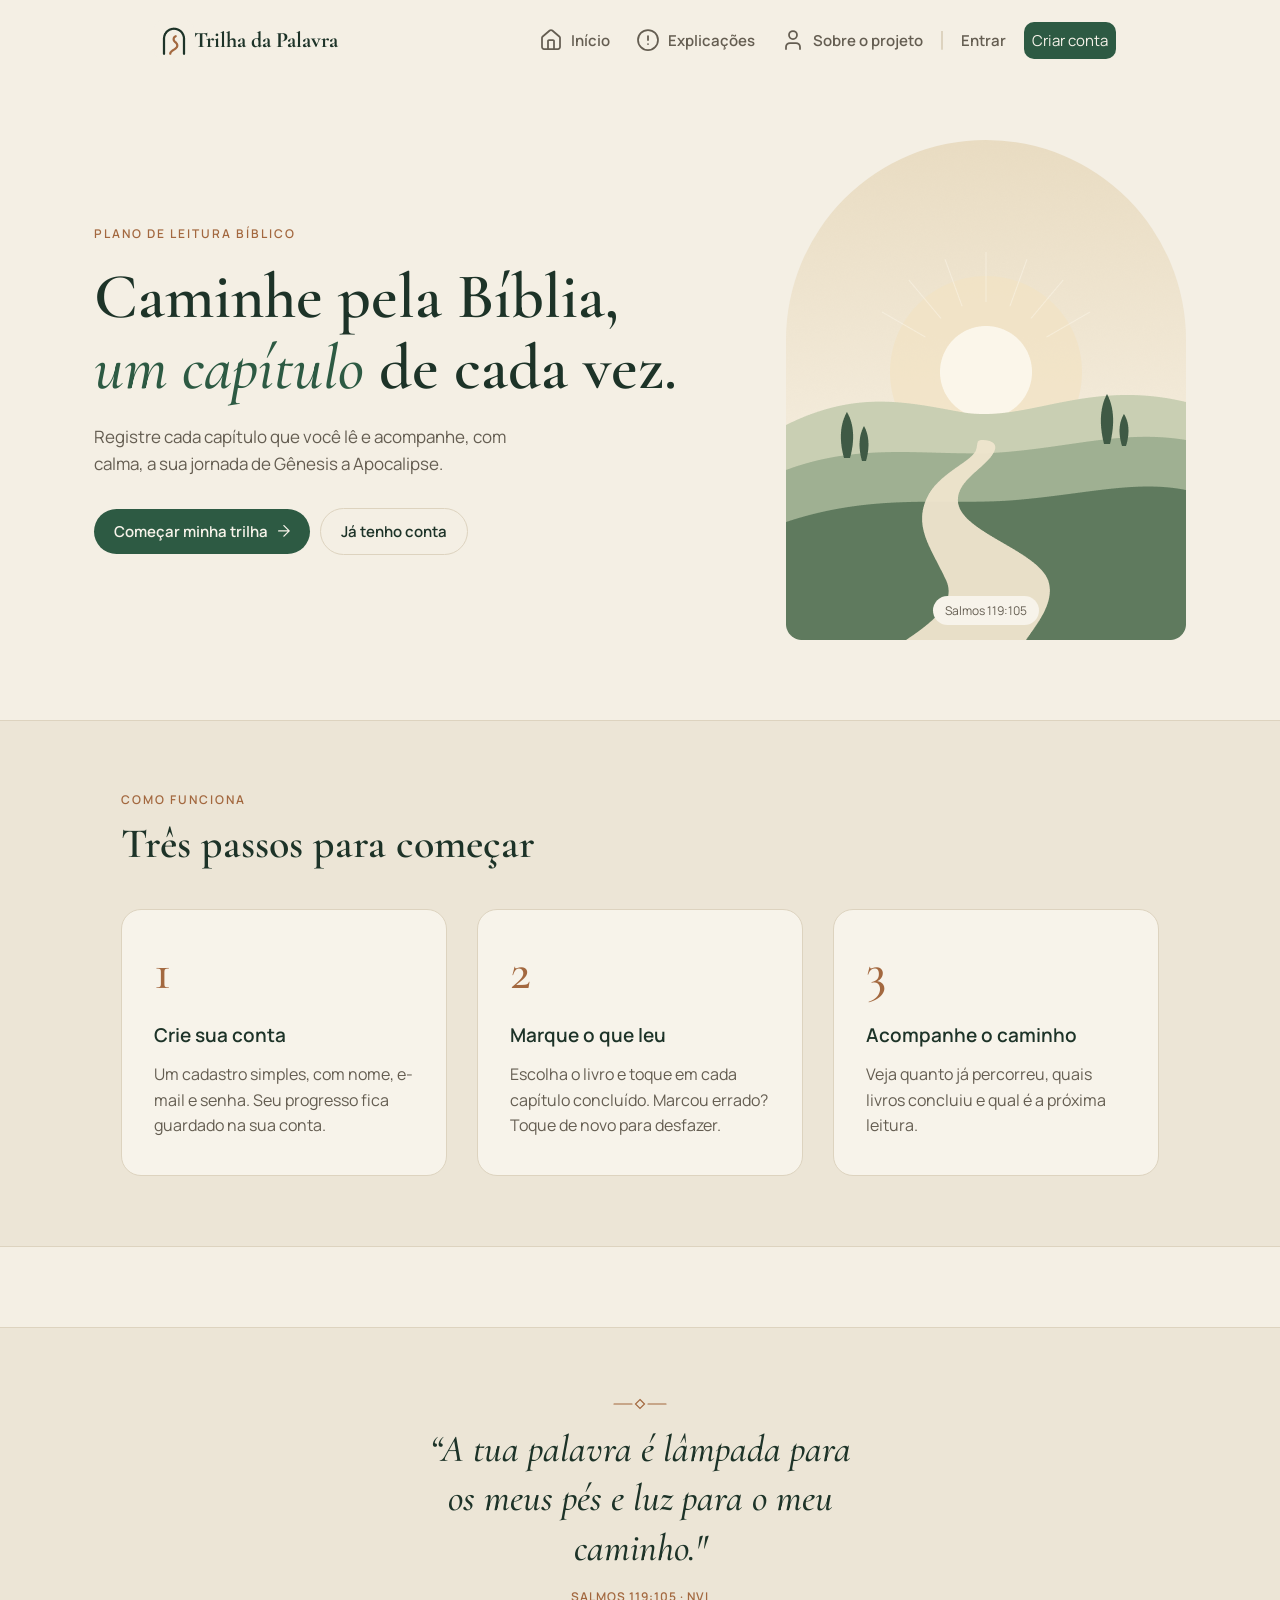
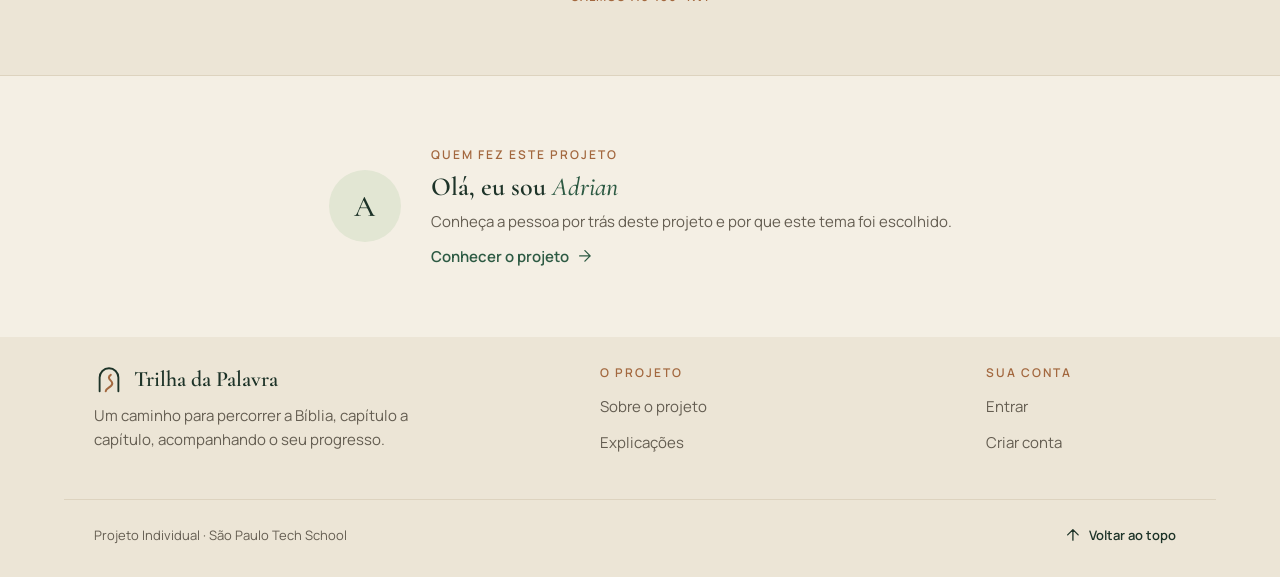
==== public/index.html @ c6be82c1 "fix: altera as classes do container (c3 e c4)" ====
<!DOCTYPE html>
<html lang="pt-br">
<head>
    <meta charset="UTF-8">
    <meta name="viewport" content="width=device-width, initial-scale=1.0">
    <title>Ínicio</title>

    <link rel="stylesheet" href="./css/estilo.css">
    <link rel="stylesheet" href="./css/header.css">
    <link rel="stylesheet" href="./css/footer.css">
    <link rel="stylesheet" href="./css/main.css">
</head>
<body>
    <header id="header" data-pagina="inicio"></header>
    <script src="./js/header.js"></script>

    <main>
        <section class="container_c1">
            <section class="section_conteudo">
                <p class="titulo_top">PLANO DE LEITURA BÍBLICO</p>

                <p class="titulo_main">Caminhe pela Bíblia, <br><span>um capítulo</span> de cada vez.</p>

                <p class="titulo_down">Registre cada capítulo que você lê e acompanhe, com calma, a sua jornada de Gênesis a Apocalipse.</p>

                <section class="botoes_conteudo">
                    <a href="./cadastro.html" class="botao_comecar">
                        Começar minha trilha

                        <svg width="12" height="12" viewBox="0 0 12 12" fill="none" xmlns="http://www.w3.org/2000/svg">
                          <path d="M0.65625 5.90625H11.1562M5.90625 11.1562L11.1562 5.90625L5.90625 0.65625" stroke="currentColor" stroke-width="1.3125" stroke-linecap="round" stroke-linejoin="round"/>
                        </svg>
                    </a>

                    <a href="./login.html" class="botao_conta">
                        Já tenho conta
                    </a>
                </section>
            </section>

            <section class="section_conteudo section_imagem">
                <img src="./assets/img/img_inicio_claro.png">

                <p class="text_salmos">Salmos 119:105</p>
            </section>
        </section>

        <section class="container_c2">
            <section class="conteudo_c2">
                <p class="funcionamento">COMO FUNCIONA</p>

                <p class="passos">Três passos para começar</p>

                <section class="cards_c2">
                    <section class="section_cadastro">
                        <span>1</span>

                        <p class="title">Crie sua conta</p>

                        <p class="subtitle">Um cadastro simples, com nome, e-mail e senha. Seu progresso fica guardado na sua conta.</p>
                    </section>

                    <section class="section_leu">
                        <span>2</span>

                        <p class="title">Marque o que leu</p>

                        <p class="subtitle">Escolha o livro e toque em cada capítulo concluído. Marcou errado? Toque de novo para desfazer.</p>
                    </section>

                    <section class="section_caminho">
                        <span>3</span>

                        <p class="title">Acompanhe o caminho</p>

                        <p class="subtitle">Veja quanto já percorreu, quais livros concluiu e qual é a próxima leitura.</p>
                    </section>
                </section>
            </section>
        </section>

        <section class="container_c4">
            <svg width="56" height="12" viewBox="0 0 56 12" fill="none" xmlns="http://www.w3.org/2000/svg">
                <path d="M2 6H20H2ZM36 6H54H36Z" fill="black"/>
                <path d="M2 6H20M36 6H54" stroke="currentColor" stroke-width="1.2" stroke-linecap="round"/>
                <path d="M28 1.5L32.5 6L28 10.5L23.5 6L28 1.5Z" stroke="currentColor" stroke-width="1.2"/>
            </svg>

            <p class="salmo_119">“A tua palavra é lâmpada para os meus pés e luz para o meu caminho."</p>

            <p class="subtitle_salmo">Salmos 119:105 · NVI</p>
        </section>

        <section class="container_c5">
            <section class="img_criador">
                <span>A</span>
            </section>

            <section class="info_criador">
                <p class="titulo_criador">QUEM FEZ ESTE PROJETO</p>

                <p class="nome_criador">
                    Olá, eu sou <span>Adrian</span>
                </p>

                <a class="legenda_criador">
                    Conheça a pessoa por trás deste projeto e por que este tema foi escolhido.
                </a>

                <a href="#" class="btn_criador">
                    Conhecer o projeto

                    <svg width="12" height="12" viewBox="0 0 12 12" fill="none" xmlns="http://www.w3.org/2000/svg">
                        <path d="M0.65625 5.90625H11.1562M5.90625 11.1562L11.1562 5.90625L5.90625 0.65625" stroke="currentColor" stroke-width="1.3125" stroke-linecap="round" stroke-linejoin="round"/>
                    </svg>
                </a>
            </section>
        </section>
    </main>

    <footer id="footer" data-pagina="inicio"></footer>
    <script src="./js/footer.js"></script>
</body>
</html>
---- public/css/estilo.css ----
@import url('https://fonts.googleapis.com/css2?family=Cormorant+Garamond:ital,wght@0,300..700;1,300..700&family=Manrope:wght@200..800&display=swap');

body {
  margin: 0;
  padding: 0;
  background-color: #F4EFE4;
  display: flex;
  flex-direction: column;
  min-height: 100vh;
}

:root {
  --header: 80px;
  --tamanho-banner: calc(100vh - var(--tamanho-header) - var(--tamanho-footer) - 2px);
  --tamanho-simulador: calc(100vh - var(--tamanho-header) - var(--tamanho-footer) - 2px);
  --tamanho-login: calc(100vh - var(--tamanho-header) - var(--tamanho-footer) - 2px);
  --tamanho-footer: 65px;

  --heading: #1D3328;
  --muted: #645D51;
}

.container {
  display: flex;
  width: 80%;
  margin: auto;
}

.header {
  height: var(--tamanho-header);
  border-bottom: 2px solid #32b9cd;
}

.header .container {
  justify-content: space-between;
  align-items: center;
  height: 100%;
}

.header a {
  text-decoration: none;
  color: #e3b062;
}

.agora {
  font-weight: 800;
}

.navbar {
  width: 300px;
  display: flex;
  align-items: center;
  justify-content: space-between;
  list-style: none;
  color: #e3b062;
}

.titulo {
  color: #32b9cd;
  width: fit-content;
  font-weight: 500;
}

.header h1 {
  margin: 0;
}

/* BANNER */

.banner {
  height: var(--tamanho-banner);
  color: white;
  background-image: url('../assets/imgs/bg-jelly-fish-para-home.png');
  background-size: cover;
}

.banner .container {
  justify-content: center;
  align-items: center;
  height: 100%;
}

.banner .container p {
  width: 50%;
  margin: 0;
  padding: 0;
  font-size: 36px;
}

.banner .container span {
  font-weight: 800;
}

/* MISSÃO VISÃO VALORES */

.social {
  background-color: #e5e5e5;
  display: flex;
}

.social .container {
  justify-content: center;
}

.box img {
  width: 170px;
}

.social .container .boxes {
  display: flex;
  justify-content: space-between;
  width: 100%;
  padding: 30px 0;
}

.social p {
  text-align: center;
}

.box {
  display: flex;
  flex-direction: column;
  align-items: center;
}

/* FOOTER */

.footer {
  background-color: #32b9cd;
  height: 150px;
  color: #fff;
  display: flex;
  font-size: 15px;
}

.footer .container {
  justify-content: center;
  text-align: center;
}

.footer .container .version {
  font-size: 12px;
}

/* LOGIN */

.login {
  height: var(--tamanho-login);
  background-image: url('../assets/imgs/bg-jelly-fish-para-home.png');
  background-size: cover;
}

.login .container {
  justify-content: center;
  align-items: center;
  height: 100%;
}

.card {
  width: 50%;
  background-color: #e5e5e5;
  border-radius: 10px;
  display: flex;
  align-items: center;
  justify-content: space-evenly;
  color: palevioletred;
  flex-direction: column;
  height: fit-content;
  padding: 20px 0;
}

.card h2 {
  margin: 0;
  font-size: 30px;
}

.formulario {
  display: flex;
  height: 90%;
  width: 80%;
  justify-content: space-around;
  flex-direction: column;
}

.formulario span {
  font-size: 15px;
  font-weight: 800;
}

.formulario input {
  border: 2px solid #32b9cd;
  text-align: center;
  border-radius: 10px;
  margin: 0;
}

.formulario select {
  border: 2px solid #32b9cd;
  background-color: white;
  color: gray;
  height: 36px;
  text-align: center;
  border-radius: 10px;
  margin: 0;
}

.campo {
  display: flex;
  flex-direction: column;
  justify-content: start;
  padding: 5px 0;
}

.botao {
  cursor: pointer;
  font-family: "Barlow", sans-serif;
  border: 0;
  border-radius: 5px;
  font-weight: 600;
  font-size: 18px;
  color: #fff;
  background-color: #ED145B;
  width: 120px;
  height: 30px;
  align-self: center;
  margin-top: 20px;
}

.loading-div {
  width: 50px;
  display: none;
}

.loading-div img {
  height: 50px;
  width: 50px;
}

#div_erros_login {
  display: none
}

/* FORMULARIO */

.alerta_erro{
  display: flex;
  justify-content: flex-end;
}

.card_erro {
  display: none;
  background-color: #fff;
  color: black;
  width: 230px;
  position: fixed;
  border-radius: 4px;
  border: #ED145B 3px solid;
  padding: 10px;
  margin-right: 10%;
}

.card_erro #mensagem_erro{
  font-weight: 500;
  font-size: 20px;
}

.formulario .tipo_campo {
  font-size: 20px;
  font-weight: 600 !important;
}

.formulario {
  display: flex;
  flex-direction: column;
}

input {
  margin-bottom: 10px;
  border: 2px solid #32b9cd;
  padding: 10px;
  text-align: center;
  border-radius: 10px;
}

.btn {
  font-family: "Barlow", sans-serif;
  border: 0;
  border-radius: 5px;
  font-weight: 600;
  font-size: 18px;
  padding: 10px 15px;
  color: white;
  background-color: #ED145B;
  width: 120px;
  align-self: center;
  margin-top: 5px;
}

.loading-div {
  width: 50px;
  margin: auto;
  display: none;
}

.loading-div img {
  height: 50px;
  width: 50px;
}

/* SIMULADOR */

.simulador {
  color: white;
}

.simulador .container {
  flex-direction: column;
  overflow: scroll; 
  height: var(--tamanho-simulador);
}

/* ALERTA */

#alerta {
  position: absolute;
  right: 0;
  bottom: 0;
}

.mensagem-alarme {
  background-color: white;
  border-radius: 5px;
  width: 300px;
  height: 80px;
  margin: 10px;
  padding: 10px 0;
  display: flex;
  justify-content: space-evenly;
  align-items: center;
}

.mensagem-alarme h3 {
  font-size: 14px;
  margin: 0;
}

.mensagem-alarme .informacao {
  width: 66%;
}

.alarme-sino {
  width: 48px;
  height: 48px;
  animation-name: bell;
  animation-duration: 4s;
  background-image: url('https://cdn-icons-png.flaticon.com/512/1157/1157000.png');
  background-size: cover;
  animation-iteration-count: infinite;
}

@keyframes bell {
  0%   {transform: rotate(25deg)}
  25%  {transform: rotate(-25deg)}
  50%  {transform: rotate(25deg)}
  75%  {transform: rotate(-25deg)}
  100% {transform: rotate(25deg)}
}
---- public/css/header.css ----
#header {
    height: var(--header);
    display: flex;
    justify-content: space-evenly;
    align-items: center;
}

.section_logo {
    display: flex;
    align-items: center;
}

.section_logo p {
    font-family: 'Cormorant Garamond';
    font-size: 22px;
    font-weight: bold;
    color: var(--heading);
}

.nav_links ul {
    display: flex;
    align-items: center;
    gap: 10px;
}

.text, a {
    display: inline-flex;
    text-decoration: none;
}

.nav_links .li a {
    display: inline-flex;
    align-items: center;
    gap: 8px;
    text-decoration: none;
    color: var(--muted);
    font-size: 15px;
    font-family: 'Manrope';
    font-weight: 600;
    padding: 8px;
    transition: 0.5s all;
}

.nav_links .li a:hover {
    background-color: #E9E1D0;
    color: var(--heading);
    border-radius: 10px;
}

.span_divisor {
    transform: scaleY(0.7);
    border: 1px solid #DDD3BF;
    height: 25px;
}

.login a {
    background-color: #2D5A43;
    color: #F7F3EA;
    font-family: 'Manrope';
    padding: 8px;
    border-radius: 10px;
    font-size: 15px;
    transition: 0.5s all;
}

.login a:hover {
    background-color: #234836;
}
---- public/css/footer.css ----
footer {
    display: flex;
    justify-content: center;
    align-items: center;
    height: 240px;
    margin-top: auto;
    background-color: #ECE5D6;
}

footer p {
    margin: 0;
}

footer .container_footer {
    display: flex;
    justify-content: center;
    align-items: center;
    flex-direction: column;
    width: 1240px;
    max-width: 90%;
}

.container_footer .container_info {
    display: flex;
    justify-content: space-between;
    align-items: flex-start;
    width: 100%;
    padding: 0 30px;
    box-sizing: border-box;
}

/* SOBRE */

.container_info .section_sobre {
    display: flex;
    flex-direction: column;
    width: 320px;
    gap: 10px;
}

.section_sobre a {
    display: flex;
    align-items: center;
    height: 30px;
    font-family: 'Cormorant Garamond';
    font-size: 22px;
    font-weight: 600;
    color: var(--heading);
    gap: 10px;
}

.section_sobre .descricao_sobre {
    font-family: 'Manrope';
    font-size: 15px;
    line-height: 1.6;
    color: var(--muted);
}

/* PROJETO E CONTA */

.container_info .section_projeto,
.container_info .section_conta {
    display: flex;
    flex-direction: column;
    gap: 15px;
    width: 200px;
    height: 105px;
}

.section_projeto p,
.section_conta p {
    font-family: 'Manrope';
    font-size: 12px;
    font-weight: 600;
    letter-spacing: 2px;
    color: #A3683F;
}

.section_projeto a,
.section_conta a {
    font-family: 'Manrope';
    font-size: 15px;
    color: var(--muted);
    transition: 0.3s all;
}

.section_projeto a:hover,
.section_conta a:hover {
    color: var(--heading);
}

/* DIVISOR */

.container_footer .divisor_footer {
    width: 100%;
    border-top: 1px solid #DDD3BF;
    margin: 30px 0 20px;
}

/* REFERÊNCIAS */

.container_footer .section_referencias {
    display: flex;
    justify-content: space-between;
    align-items: center;
    width: 100%;
    padding: 0 30px;
    box-sizing: border-box;
}

.section_referencias p {
    font-family: 'Manrope';
    font-size: 13px;
    color: var(--muted);
}

.section_referencias .voltar_topo {
    display: inline-flex;
    align-items: center;
    gap: 10px;
    font-family: 'Manrope';
    font-size: 13px;
    font-weight: 600;
    color: var(--heading);
    padding: 6px 10px;
    border-radius: 10px;
    transition: 0.3s all;
}

.section_referencias .voltar_topo:hover {
    background-color: #E2D9C5;
}
---- public/css/main.css ----
/* MAIN - INDEX.HTML */

main {
    display: flex;
    flex-direction: column;
    justify-content: center;
    align-items: center;
    padding: 60px 0 0;
}

main p {
    margin: 0;
}

main .container_c1 {
    display: flex;
    justify-content: space-between;
    align-items: center;
    width: 1240px;
    max-width: 90%;
    padding: 0 30px;
    box-sizing: border-box;
    gap: 40px;
}

.container_c1 .section_conteudo {
    display: flex;
    flex-direction: column;
    gap: 20px;
}

.section_conteudo .titulo_top {
    font-family: 'Manrope';
    font-size: 12px;
    font-weight: 600;
    letter-spacing: 2px;
    color: #A3683F;
}

.section_conteudo .titulo_main {
    max-width: 600px;
    font-family: 'Cormorant Garamond';
    font-size: 64px;
    font-weight: 600;
    line-height: 1.1;
    color: var(--heading);
}

.titulo_main span {
    font-style: italic;
    font-weight: 500;
    color: #2D5A43;
}

.section_conteudo .titulo_down {
    max-width: 460px;
    font-family: 'Manrope';
    font-size: 17px;
    line-height: 1.6;
    color: var(--muted);
}

.section_conteudo .botoes_conteudo {
    display: flex;
    align-items: center;
    gap: 10px;
    margin-top: 10px;
}

.botoes_conteudo a {
    align-items: center;
    gap: 10px;
    font-family: 'Manrope';
    font-size: 15px;
    font-weight: 600;
    padding: 12px 20px;
    border-radius: 999px;
    transition: 0.3s all;
}

.botoes_conteudo .botao_comecar {
    background-color: #2D5A43;
    color: #F7F3EA;
}

.botoes_conteudo .botao_comecar:hover {
    background-color: #234836;
}

.botoes_conteudo .botao_conta {
    border: 1px solid #DDD3BF;
    color: var(--heading);
}

.botoes_conteudo .botao_conta:hover {
    background-color: #E9E1D0;
}

.container_c1 .section_imagem {
    position: relative;
    align-items: center;
}

.section_conteudo img {
    width: 400px;
    max-width: 100%;
    border-radius: 200px 200px 6px 6px;
}

.section_conteudo .text_salmos {
    position: absolute;
    bottom: 15px;
    font-family: 'Manrope';
    font-size: 12px;
    color: var(--muted);
    background-color: #F7F3EA;
    padding: 6px 12px;
    border-radius: 999px;
}

main .container_c2 {
    display: flex;
    justify-content: center;
    width: 100%;
    margin-top: 80px;
    padding: 70px 30px;
    box-sizing: border-box;
    background-color: #ECE5D6;
    border-top: 1px solid #DDD3BF;
    border-bottom: 1px solid #DDD3BF;
}

.container_c2 .conteudo_c2 {
    display: flex;
    flex-direction: column;
    width: 1240px;
    max-width: 90%;
    padding: 0 30px;
    box-sizing: border-box;
}

.conteudo_c2 .funcionamento {
    font-family: 'Manrope';
    font-size: 12px;
    font-weight: 600;
    letter-spacing: 2px;
    color: #A3683F;
}

.conteudo_c2 .passos {
    margin-top: 10px;
    font-family: 'Cormorant Garamond';
    font-size: 42px;
    font-weight: 600;
    color: var(--heading);
}

.conteudo_c2 .cards_c2 {
    display: flex;
    gap: 30px;
    margin-top: 40px;
}

.cards_c2 .section_cadastro,
.cards_c2 .section_leu,
.cards_c2 .section_caminho {
    display: flex;
    flex-direction: column;
    flex: 1;
    gap: 14px;
    padding: 36px 32px;
    background-color: #F7F3EA;
    border: 1px solid #DDD3BF;
    border-radius: 20px;
}

.cards_c2 span {
    margin-bottom: 10px;
    font-family: 'Cormorant Garamond';
    font-size: 52px;
    font-weight: 500;
    line-height: 1;
    color: #A3683F;
}

.container_c2 .title {
    font-family: 'Manrope';
    font-size: 19px;
    font-weight: 600;
    color: var(--heading);
}

.container_c2 .subtitle {
    max-width: 380px;
    font-family: 'Manrope';
    font-size: 16px;
    line-height: 1.6;
    color: var(--muted);
}
main .container_c4 {
    display: flex;
    flex-direction: column;
    align-items: center;
    width: 100%;
    margin-top: 80px;
    padding: 70px 30px;
    box-sizing: border-box;
    gap: 15px;
    background-color: #ECE5D6;
    border-top: 1px solid #DDD3BF;
    border-bottom: 1px solid #DDD3BF;
}

.container_c4 svg {
    color: #A3683F;
}

.container_c4 .salmo_119 {
    max-width: 440px;
    font-family: 'Cormorant Garamond';
    font-size: 38px;
    font-style: italic;
    font-weight: 500;
    line-height: 1.3;
    text-align: center;
    color: var(--heading);
}

.container_c4 .subtitle_salmo {
    font-family: 'Manrope';
    font-size: 12px;
    font-weight: 600;
    letter-spacing: 1px;
    text-transform: uppercase;
    color: #A3683F;
}

main .container_c5 {
    display: flex;
    justify-content: center;
    align-items: center;
    width: 1240px;
    max-width: 90%;
    padding: 70px 30px;
    box-sizing: border-box;
    gap: 30px;
}

.container_c5 .img_criador {
    display: flex;
    justify-content: center;
    align-items: center;
    flex-shrink: 0;
    width: 72px;
    height: 72px;
    border-radius: 50%;
    background-color: #E2E6D3;
}

.img_criador span {
    font-family: 'Cormorant Garamond';
    font-size: 30px;
    font-weight: 500;
    color: var(--heading);
}

.container_c5 .info_criador {
    display: flex;
    flex-direction: column;
    align-items: flex-start;
    gap: 8px;
}

.info_criador .titulo_criador {
    font-family: 'Manrope';
    font-size: 12px;
    font-weight: 600;
    letter-spacing: 2px;
    color: #A3683F;
}

.info_criador .nome_criador {
    font-family: 'Cormorant Garamond';
    font-size: 26px;
    font-weight: 600;
    color: var(--heading);
}

.nome_criador span {
    font-style: italic;
    font-weight: 500;
    color: #2D5A43;
}

.info_criador .legenda_criador {
    font-family: 'Manrope';
    font-size: 15px;
    line-height: 1.6;
    color: var(--muted);
}

.info_criador .btn_criador {
    align-items: center;
    gap: 10px;
    margin-top: 4px;
    font-family: 'Manrope';
    font-size: 15px;
    font-weight: 600;
    color: #2D5A43;
    transition: 0.3s all;
}

.info_criador .btn_criador:hover {
    color: var(--heading);
}
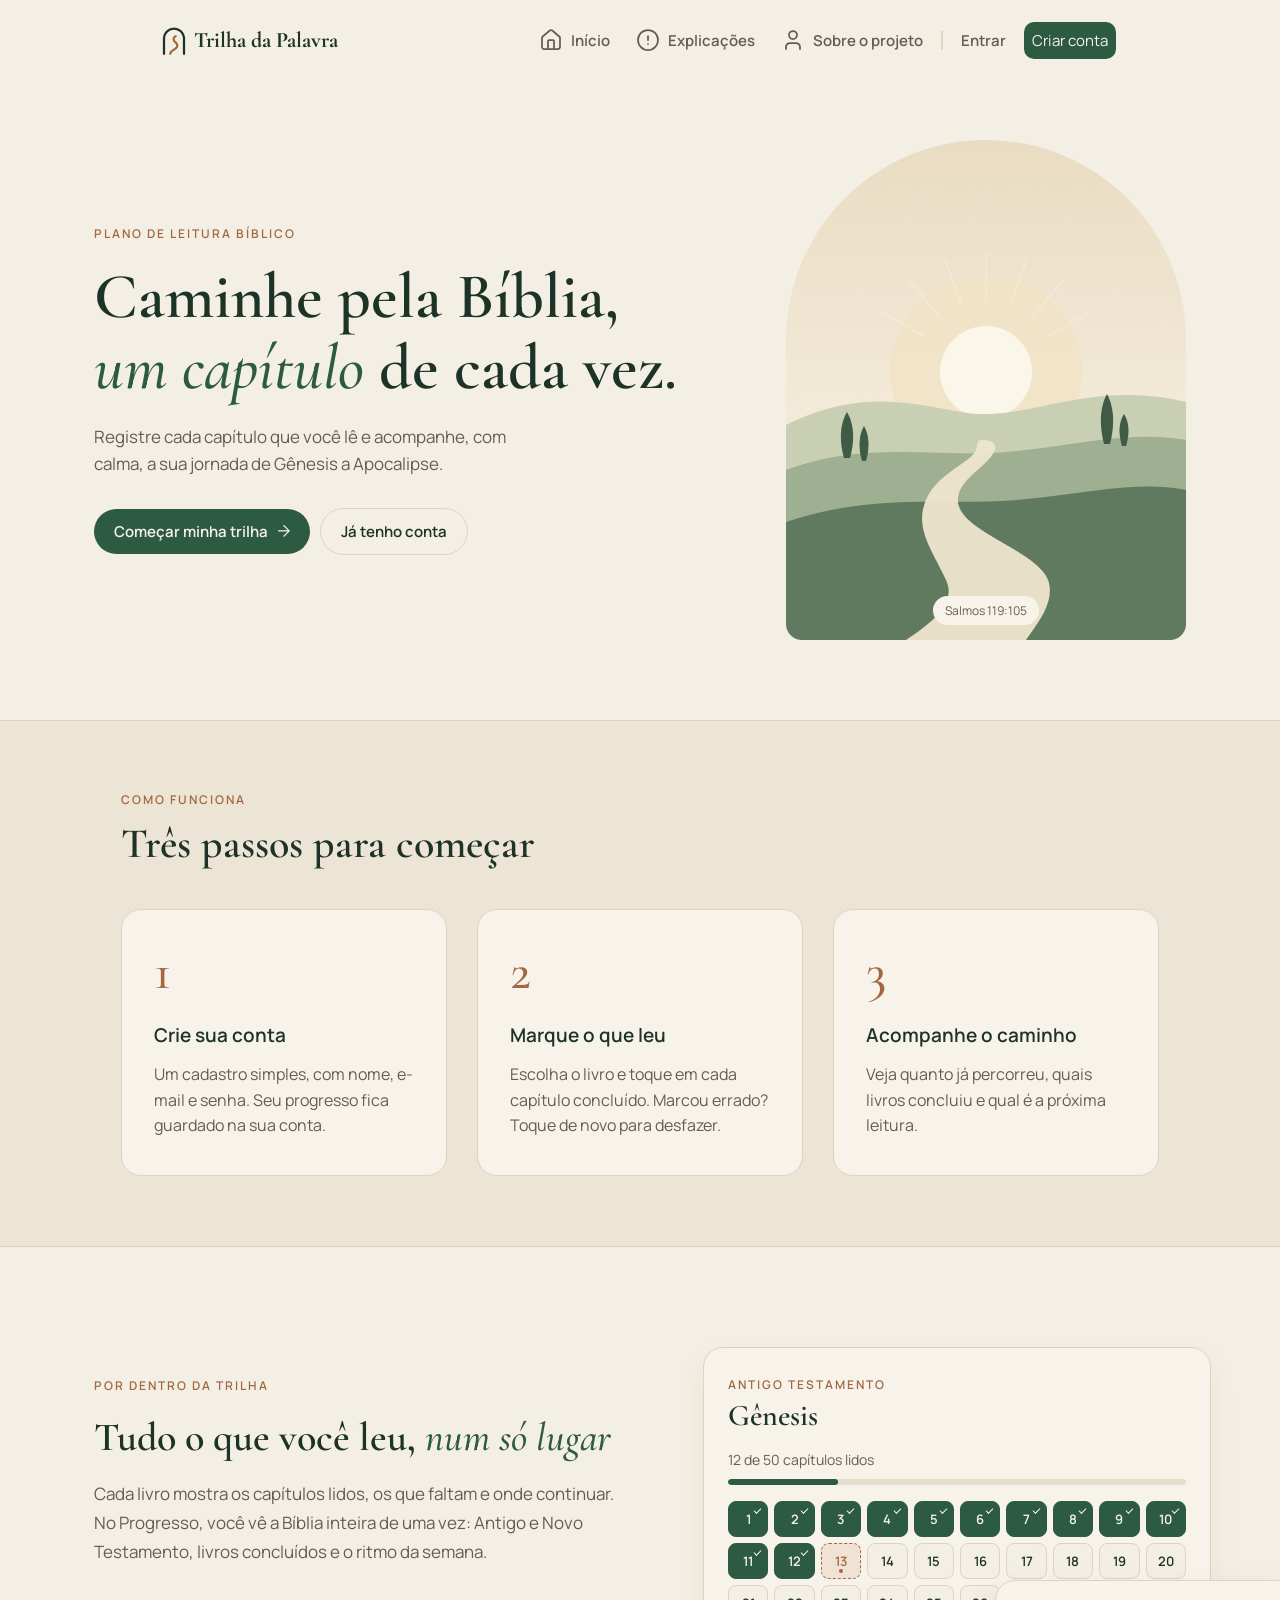
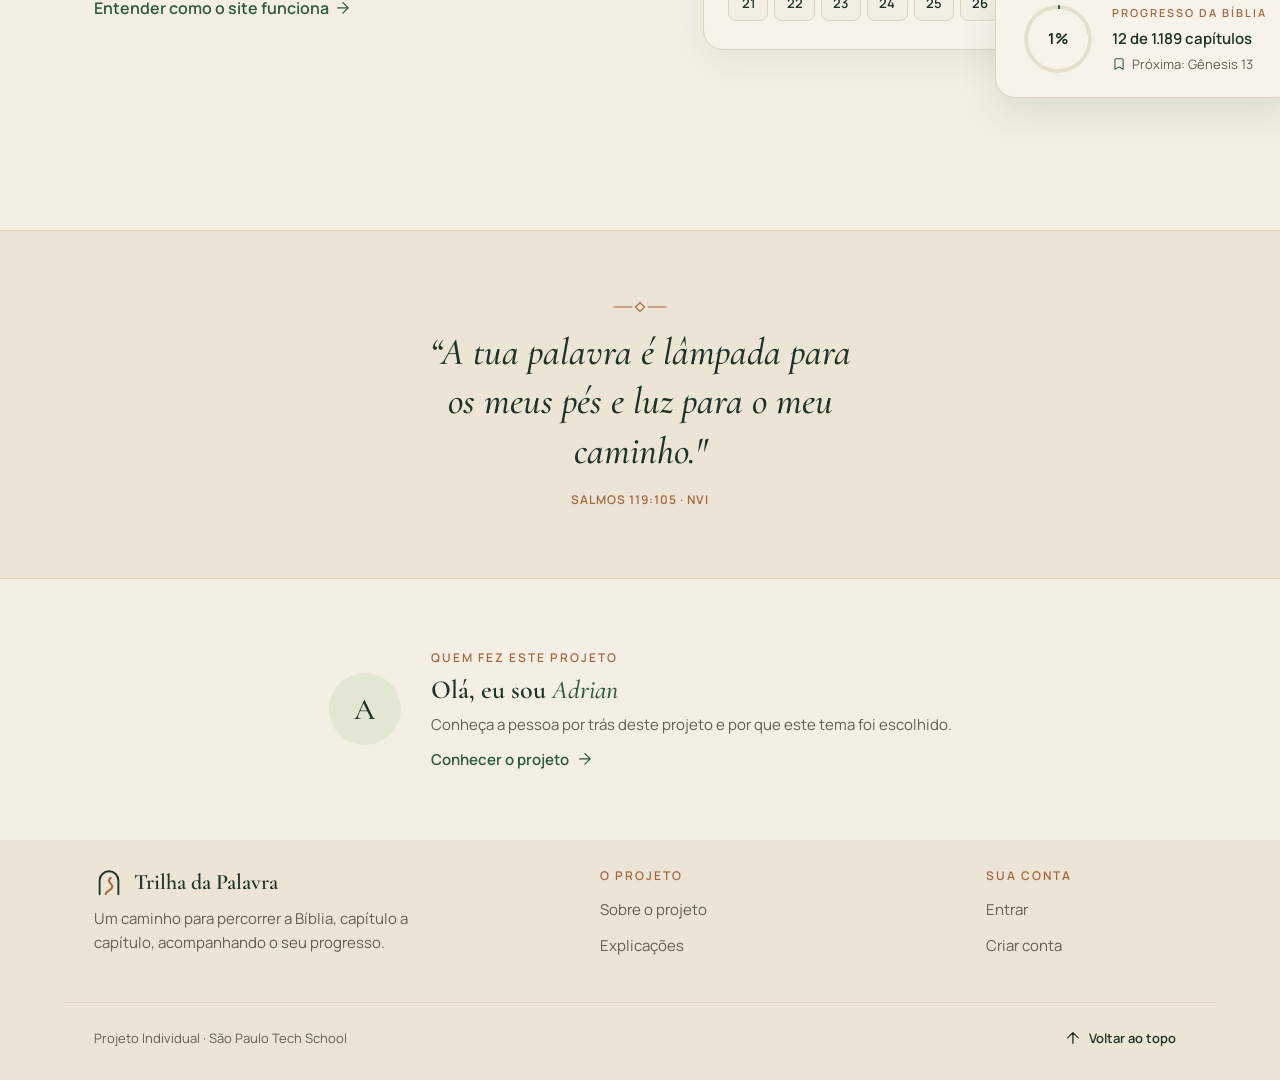
==== commit bb002863: "feat: adiciona container_c3 (index.html)" ====
--- a/public/index.html
+++ b/public/index.html
@@ -79,6 +79,87 @@
             </section>
         </section>
 
+        <section class="container_c3">
+            <section class="section_por_dentro">
+                <p class="mensagem_por_dentro">POR DENTRO DA TRILHA</p>
+
+                <p class="titulo_por_dentro">
+                    Tudo o que você leu, <span>num só lugar</span>
+                </p>
+
+                <p class="descricao_por_dentro">
+                    Cada livro mostra os capítulos lidos, os que faltam e onde continuar. No Progresso, você vê a Bíblia inteira de uma vez: Antigo e Novo Testamento, livros concluídos e o ritmo da semana.
+                </p>
+
+                <!-- FALTA COLOCAR O LINK - explicacoes.html -->
+                <a href="">
+                    Entender como o site funciona
+                
+                    <svg width="12" height="12" viewBox="0 0 12 12" fill="none" xmlns="http://www.w3.org/2000/svg">
+                        <path d="M0.65625 5.90625H11.1562M5.90625 11.1562L11.1562 5.90625L5.90625 0.65625" stroke="currentColor" stroke-width="1.3125" stroke-linecap="round" stroke-linejoin="round"/>
+                    </svg>
+                </a>
+            </section>
+
+            <section class="section_exemplo">
+                <p class="mensagem_exemplo">ANTIGO TESTAMENTO</p>
+
+                <p class="livro_exemplo">Gênesis</p>
+
+                <p class="progresso_exemplo">12 de 50 capítulos lidos</p>
+                <span class="barra_progresso_exemplo"></span>
+
+                <ul class="capitulos_exemplo">
+                    <li>1</li>
+                    <li>2</li>
+                    <li>3</li>
+                    <li>4</li>
+                    <li>5</li>
+                    <li>6</li>
+                    <li>7</li>
+                    <li>8</li>
+                    <li>9</li>
+                    <li>10</li>
+                    <li>11</li>
+                    <li>12</li>
+                    <li>13</li>
+                    <li>14</li>
+                    <li>15</li>
+                    <li>16</li>
+                    <li>17</li>
+                    <li>18</li>
+                    <li>19</li>
+                    <li>20</li>
+                    <li>21</li>
+                    <li>22</li>
+                    <li>23</li>
+                    <li>24</li>
+                    <li>25</li>
+                    <li>26</li>
+                </ul>
+            </section>
+
+            <section class="section_exemplo2">
+                <span class="porcentagem_exemplo2">
+                    1%
+                </span>
+
+                <div>
+                    <p class="mensagem_exemplo2">PROGRESSO DA BÍBLIA</p>
+
+                    <p class="progresso_exemplo2">12 de 1.189 capítulos</p>
+
+                    <p class="proxima_exemplo2">
+                        <svg width="24" height="24" viewBox="0 0 24 24" fill="none" xmlns="http://www.w3.org/2000/svg">
+                            <path d="M19 21L12 17L5 21V5C5 4.46957 5.21071 3.96086 5.58579 3.58579C5.96086 3.21071 6.46957 3 7 3H17C17.5304 3 18.0391 3.21071 18.4142 3.58579C18.7893 3.96086 19 4.46957 19 5V21Z" stroke-width="1.75" stroke-linecap="round" stroke-linejoin="round" stroke="#2D5A43"/>
+                        </svg>
+
+                        Próxima: Gênesis 13
+                    </p>
+                </div>
+            </section>
+        </section>
+
         <section class="container_c4">
             <svg width="56" height="12" viewBox="0 0 56 12" fill="none" xmlns="http://www.w3.org/2000/svg">
                 <path d="M2 6H20H2ZM36 6H54H36Z" fill="black"/>
--- a/public/css/main.css
+++ b/public/css/main.css
@@ -197,6 +197,250 @@
     line-height: 1.6;
     color: var(--muted);
 }
+
+main .container_c3 {
+    display: flex;
+    align-items: center;
+    width: 1240px;
+    max-width: 90%;
+    padding: 100px 30px;
+    box-sizing: border-box;
+}
+
+.container_c3 .section_por_dentro {
+    display: flex;
+    flex-direction: column;
+    gap: 20px;
+    max-width: 520px;
+    margin-right: auto;
+}
+
+.section_por_dentro .mensagem_por_dentro {
+    font-family: 'Manrope';
+    font-size: 12px;
+    font-weight: 600;
+    letter-spacing: 2px;
+    color: #A3683F;
+}
+
+.section_por_dentro .titulo_por_dentro {
+    font-family: 'Cormorant Garamond';
+    font-size: 40px;
+    font-weight: 600;
+    line-height: 1.15;
+    color: var(--heading);
+}
+
+.titulo_por_dentro span {
+    font-style: italic;
+    font-weight: 500;
+    color: #2D5A43;
+}
+
+.section_por_dentro .descricao_por_dentro {
+    font-family: 'Manrope';
+    font-size: 17px;
+    line-height: 1.7;
+    color: var(--muted);
+}
+
+.section_por_dentro a {
+    align-self: flex-start;
+    align-items: center;
+    gap: 8px;
+    margin-top: 10px;
+    font-family: 'Manrope';
+    font-size: 16px;
+    font-weight: 600;
+    color: #2D5A43;
+    transition: 0.3s all;
+}
+
+.section_por_dentro a:hover {
+    color: var(--heading);
+}
+
+.container_c3 .section_exemplo {
+    display: flex;
+    flex-direction: column;
+    width: 508px;
+    padding: 28px 24px;
+    box-sizing: border-box;
+    background-color: #F7F3EA;
+    border: 1px solid #DDD3BF;
+    border-radius: 20px;
+    box-shadow: 0 12px 30px rgba(29, 51, 40, 0.06);
+}
+
+.section_exemplo .mensagem_exemplo {
+    font-family: 'Manrope';
+    font-size: 12px;
+    font-weight: 600;
+    letter-spacing: 2px;
+    color: #A3683F;
+}
+
+.section_exemplo .livro_exemplo {
+    margin-top: 4px;
+    font-family: 'Cormorant Garamond';
+    font-size: 30px;
+    font-weight: 600;
+    color: var(--heading);
+}
+
+.section_exemplo .progresso_exemplo {
+    margin-top: 16px;
+    font-family: 'Manrope';
+    font-size: 14px;
+    color: var(--muted);
+}
+
+.section_exemplo .barra_progresso_exemplo {
+    position: relative;
+    display: block;
+    height: 6px;
+    margin-top: 10px;
+    overflow: hidden;
+    border-radius: 999px;
+    background-color: #E6DECD;
+}
+
+.barra_progresso_exemplo::before {
+    content: '';
+    position: absolute;
+    inset: 0 auto 0 0;
+    width: 24%;
+    border-radius: 999px;
+    background-color: #2D5A43;
+}
+
+.section_exemplo .capitulos_exemplo {
+    display: grid;
+    grid-template-columns: repeat(10, 1fr);
+    gap: 6px;
+    margin: 16px 0 0;
+    padding: 0;
+    list-style: none;
+}
+
+.capitulos_exemplo li {
+    position: relative;
+    display: flex;
+    justify-content: center;
+    align-items: center;
+    height: 34px;
+    font-family: 'Manrope';
+    font-size: 13px;
+    font-weight: 600;
+    color: var(--heading);
+    background-color: #F4EFE4;
+    border: 1px solid #DDD3BF;
+    border-radius: 8px;
+}
+
+.capitulos_exemplo li:nth-child(-n+12) {
+    color: #F7F3EA;
+    background-color: #2D5A43;
+    border-color: #2D5A43;
+}
+
+.capitulos_exemplo li:nth-child(-n+12)::after {
+    content: '';
+    position: absolute;
+    top: 6px;
+    right: 6px;
+    width: 6px;
+    height: 3px;
+    border-left: 1.5px solid #F7F3EA;
+    border-bottom: 1.5px solid #F7F3EA;
+    transform: rotate(-45deg);
+}
+
+.capitulos_exemplo li:nth-child(13) {
+    color: #A3683F;
+    background-color: #F0E3D6;
+    border: 1.5px dashed #A3683F;
+}
+
+.capitulos_exemplo li:nth-child(13)::after {
+    content: '';
+    position: absolute;
+    bottom: 5px;
+    width: 4px;
+    height: 4px;
+    border-radius: 50%;
+    background-color: #A3683F;
+}
+
+.container_c3 .section_exemplo2 {
+    position: relative;
+    display: flex;
+    align-items: center;
+    flex-shrink: 0;
+    gap: 20px;
+    align-self: flex-end;
+    margin: 0 -110px -48px -216px;
+    padding: 24px 28px;
+    background-color: #F7F3EA;
+    border: 1px solid #DDD3BF;
+    border-radius: 20px;
+    box-shadow: 0 16px 36px rgba(29, 51, 40, 0.10);
+}
+
+.section_exemplo2 .porcentagem_exemplo2 {
+    position: relative;
+    display: flex;
+    justify-content: center;
+    align-items: center;
+    width: 68px;
+    height: 68px;
+    font-family: 'Manrope';
+    font-size: 15px;
+    font-weight: 700;
+    color: var(--heading);
+}
+
+.porcentagem_exemplo2::before {
+    content: '';
+    position: absolute;
+    inset: 0;
+    border-radius: 50%;
+    background: conic-gradient(#2D5A43 0 1%, #E6DECD 1% 100%);
+    mask: radial-gradient(farthest-side, transparent calc(100% - 4px), #000 calc(100% - 4px));
+    -webkit-mask: radial-gradient(farthest-side, transparent calc(100% - 4px), #000 calc(100% - 4px));
+}
+
+.section_exemplo2 .mensagem_exemplo2 {
+    font-family: 'Manrope';
+    font-size: 11px;
+    font-weight: 600;
+    letter-spacing: 2px;
+    color: #A3683F;
+}
+
+.section_exemplo2 .progresso_exemplo2 {
+    margin-top: 8px;
+    font-family: 'Manrope';
+    font-size: 15px;
+    font-weight: 600;
+    color: var(--heading);
+}
+
+.section_exemplo2 .proxima_exemplo2 {
+    display: flex;
+    align-items: center;
+    gap: 6px;
+    margin-top: 6px;
+    font-family: 'Manrope';
+    font-size: 13px;
+    color: var(--muted);
+}
+
+.proxima_exemplo2 svg {
+    width: 14px;
+    height: 14px;
+}
+
 main .container_c4 {
     display: flex;
     flex-direction: column;
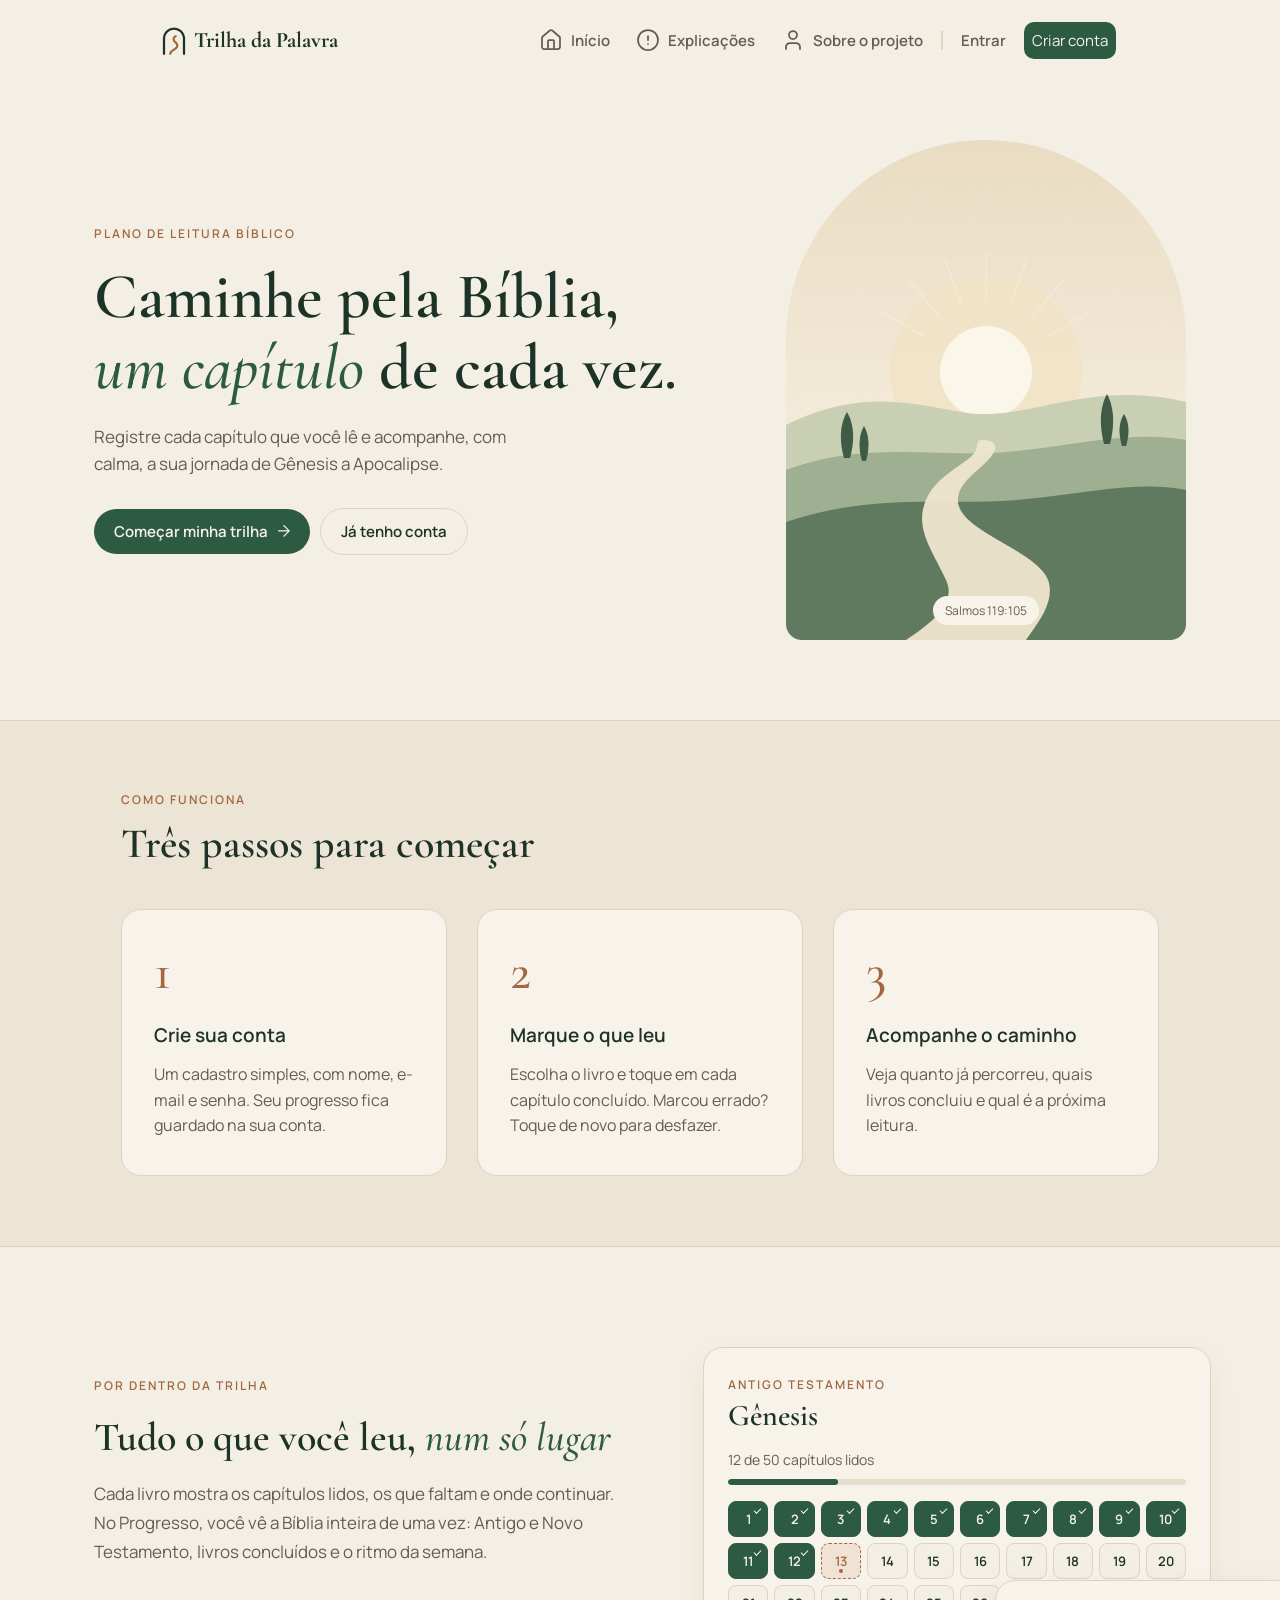
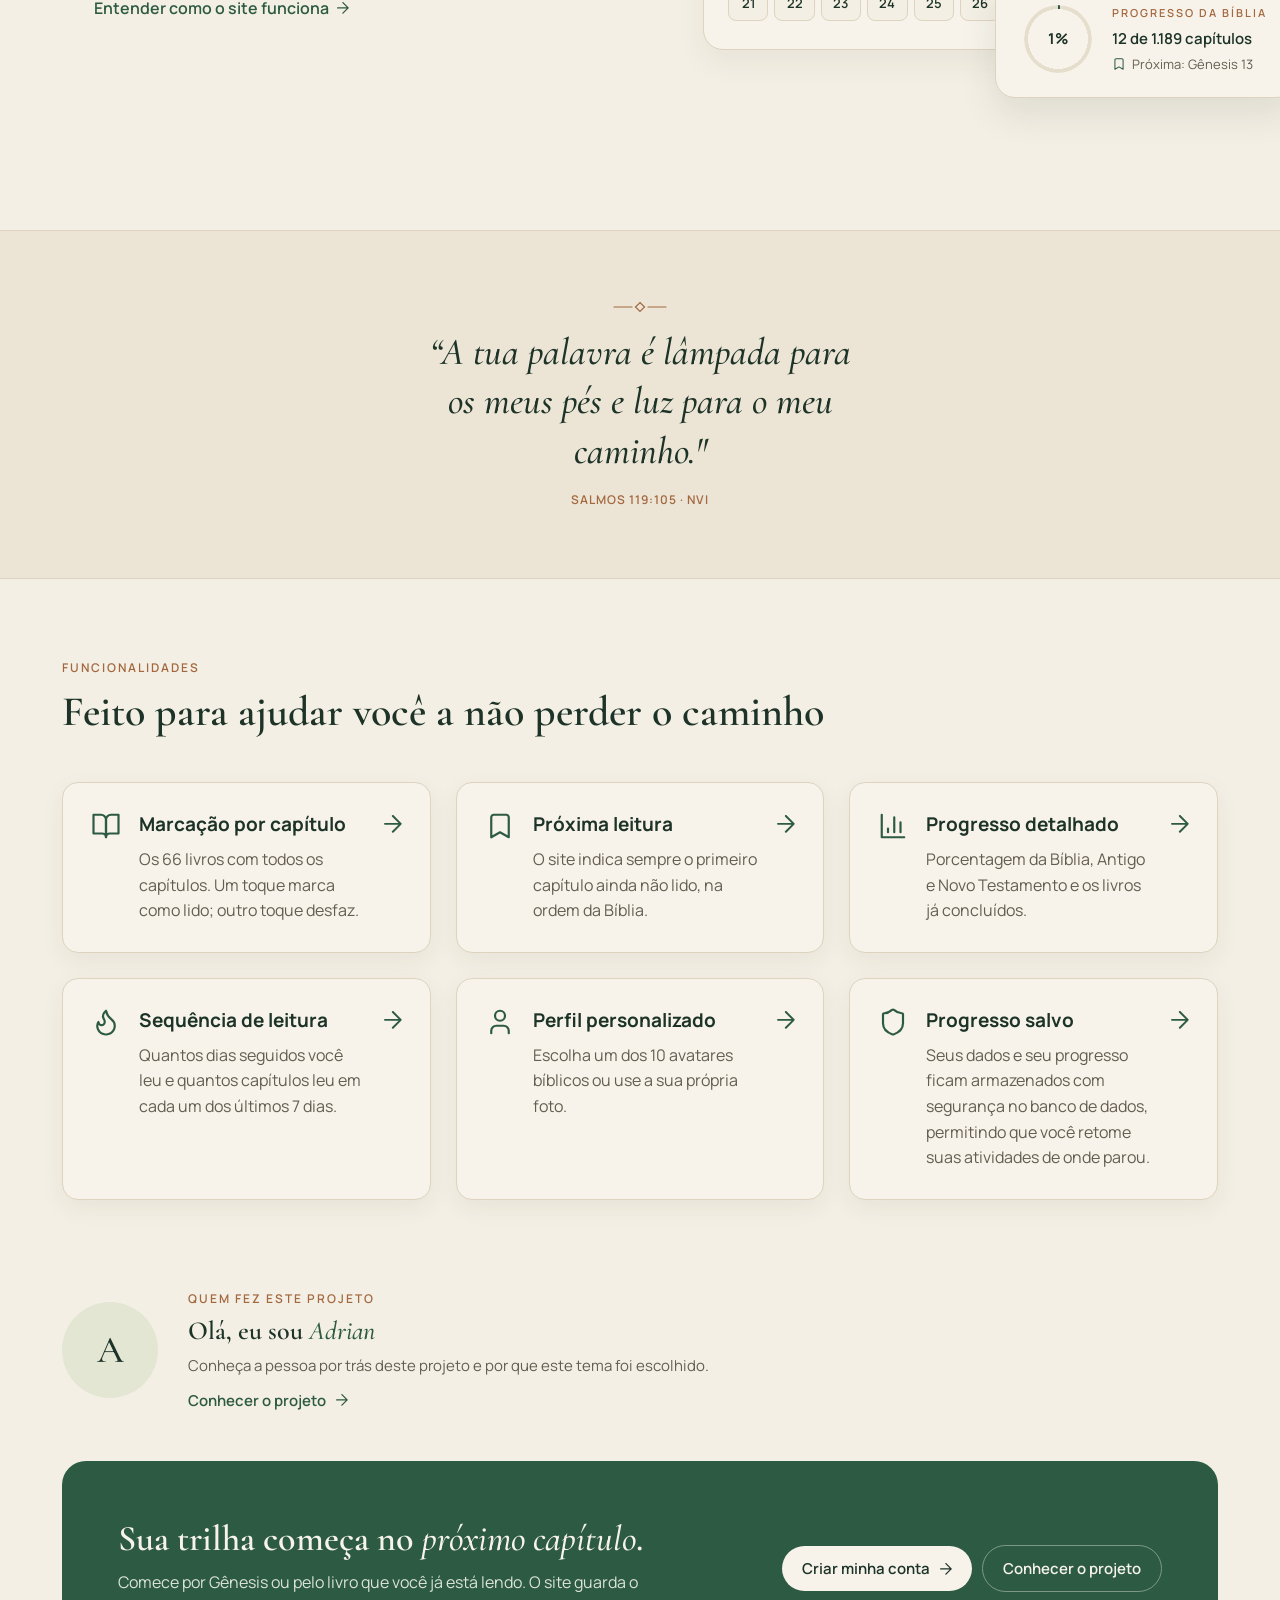
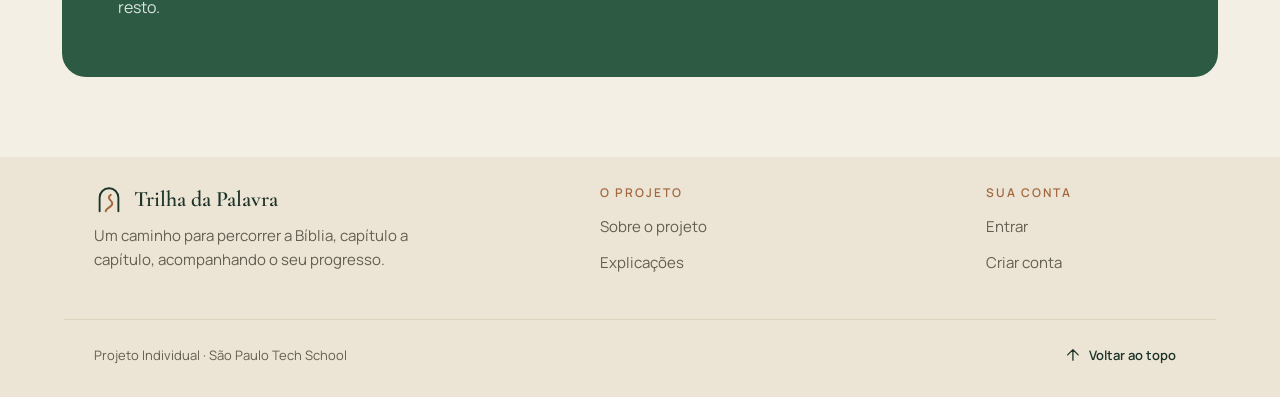
==== commit 39c94b9c: "fix: altera estrutura do criador e adiciona novos elemtnos dentro do container_c5 (index.html)" ====
--- a/public/index.html
+++ b/public/index.html
@@ -173,28 +173,176 @@
         </section>
 
         <section class="container_c5">
-            <section class="img_criador">
-                <span>A</span>
-            </section>
-
-            <section class="info_criador">
-                <p class="titulo_criador">QUEM FEZ ESTE PROJETO</p>
-
-                <p class="nome_criador">
-                    Olá, eu sou <span>Adrian</span>
-                </p>
-
-                <a class="legenda_criador">
-                    Conheça a pessoa por trás deste projeto e por que este tema foi escolhido.
-                </a>
-
-                <a href="#" class="btn_criador">
-                    Conhecer o projeto
-
-                    <svg width="12" height="12" viewBox="0 0 12 12" fill="none" xmlns="http://www.w3.org/2000/svg">
-                        <path d="M0.65625 5.90625H11.1562M5.90625 11.1562L11.1562 5.90625L5.90625 0.65625" stroke="currentColor" stroke-width="1.3125" stroke-linecap="round" stroke-linejoin="round"/>
-                    </svg>
-                </a>
+            <p class="funcionalidade">FUNCIONALIDADES</p>
+
+            <p class="titulo_funcio">Feito para ajudar você a não perder o caminho</p>
+
+            <section class="container_funionalidades">
+                <div class="secao_funcionalidades">
+                    <div class="card_funcionalidades">
+                        <span class="icone_card">
+                            <svg width="24" height="24" viewBox="0 0 24 24" fill="none" xmlns="http://www.w3.org/2000/svg">
+                                <path d="M2 3H8C9.06087 3 10.0783 3.42143 10.8284 4.17157C11.5786 4.92172 12 5.93913 12 7V21C12 20.2044 11.6839 19.4413 11.1213 18.8787C10.5587 18.3161 9.79565 18 9 18H2V3Z" stroke-width="1.75" stroke-linecap="round" stroke-linejoin="round" stroke="currentColor"/>
+                                <path d="M22 3H16C14.9391 3 13.9217 3.42143 13.1716 4.17157C12.4214 4.92172 12 5.93913 12 7V21C12 20.2044 12.3161 19.4413 12.8787 18.8787C13.4413 18.3161 14.2044 18 15 18H22V3Z" stroke-width="1.75" stroke-linecap="round" stroke-linejoin="round" stroke="currentColor"/>
+                            </svg>
+                        </span>
+
+                        <div class="texto_card">
+                            <p class="titulo_card">Marcação por capítulo</p>
+
+                            <p class="descricao_card">Os 66 livros com todos os capítulos. Um toque marca como lido; outro toque desfaz.</p>
+                        </div>
+
+                        <svg class="seta_card" width="12" height="12" viewBox="0 0 12 12" fill="none" xmlns="http://www.w3.org/2000/svg">
+                            <path d="M0.65625 5.90625H11.1562M5.90625 11.1562L11.1562 5.90625L5.90625 0.65625" stroke="currentColor" stroke-width="1.3125" stroke-linecap="round" stroke-linejoin="round"/>
+                        </svg>
+                    </div>
+    
+                    <div class="card_funcionalidades">
+                        <span class="icone_card">
+                            <svg width="24" height="24" viewBox="0 0 24 24" fill="none" xmlns="http://www.w3.org/2000/svg">
+                                <path d="M19 21L12 17L5 21V5C5 4.46957 5.21071 3.96086 5.58579 3.58579C5.96086 3.21071 6.46957 3 7 3H17C17.5304 3 18.0391 3.21071 18.4142 3.58579C18.7893 3.96086 19 4.46957 19 5V21Z" stroke-width="1.75" stroke-linecap="round" stroke-linejoin="round" stroke="currentColor"/>
+                            </svg>
+                        </span>
+
+                        <div class="texto_card">
+                            <p class="titulo_card">Próxima leitura</p>
+
+                            <p class="descricao_card">O site indica sempre o primeiro capítulo ainda não lido, na ordem da Bíblia.</p>
+                        </div>
+
+                        <svg class="seta_card" width="12" height="12" viewBox="0 0 12 12" fill="none" xmlns="http://www.w3.org/2000/svg">
+                            <path d="M0.65625 5.90625H11.1562M5.90625 11.1562L11.1562 5.90625L5.90625 0.65625" stroke="currentColor" stroke-width="1.3125" stroke-linecap="round" stroke-linejoin="round"/>
+                        </svg>
+                    </div>
+    
+                    <div class="card_funcionalidades">
+                        <span class="icone_card">
+                            <svg width="24" height="24" viewBox="0 0 24 24" fill="none" xmlns="http://www.w3.org/2000/svg">
+                                <path d="M3 3V21H21" stroke-width="1.75" stroke-linecap="round" stroke-linejoin="round" stroke="currentColor"/>
+                                <path d="M18 17V9M13 17V5M8 17V14" stroke-width="1.75" stroke-linecap="round" stroke-linejoin="round" stroke="currentColor"/>
+                            </svg>
+                        </span>
+
+                        <div class="texto_card">
+                            <p class="titulo_card">Progresso detalhado</p>
+
+                            <p class="descricao_card">Porcentagem da Bíblia, Antigo e Novo Testamento e os livros já concluídos.</p>
+                        </div>
+
+                        <svg class="seta_card" width="12" height="12" viewBox="0 0 12 12" fill="none" xmlns="http://www.w3.org/2000/svg">
+                            <path d="M0.65625 5.90625H11.1562M5.90625 11.1562L11.1562 5.90625L5.90625 0.65625" stroke="currentColor" stroke-width="1.3125" stroke-linecap="round" stroke-linejoin="round"/>
+                        </svg>
+                    </div>
+                </div>
+
+                <div class="secao_funcionalidades">
+                    <div class="card_funcionalidades">
+                        <span class="icone_card">
+                            <svg width="24" height="24" viewBox="0 0 24 24" fill="none" xmlns="http://www.w3.org/2000/svg">
+                                <path d="M8.5 14.5C9.16304 14.5 9.79893 14.2366 10.2678 13.7678C10.7366 13.2989 11 12.663 11 12C11 10.62 10.5 10 10 9C8.93 6.86 9.78 4.95 12 3C12.5 5.5 14 7.9 16 9.5C18 11.1 19 13 19 15C19 15.9193 18.8189 16.8295 18.4672 17.6788C18.1154 18.5281 17.5998 19.2997 16.9497 19.9497C16.2997 20.5998 15.5281 21.1154 14.6788 21.4672C13.8295 21.8189 12.9193 22 12 22C11.0807 22 10.1705 21.8189 9.32122 21.4672C8.47194 21.1154 7.70026 20.5998 7.05025 19.9497C6.40024 19.2997 5.88463 18.5281 5.53284 17.6788C5.18106 16.8295 5 15.9193 5 15C5 13.85 5.43 12.71 6 12C6 12.663 6.26339 13.2989 6.73223 13.7678C7.20107 14.2366 7.83696 14.5 8.5 14.5Z" stroke-width="1.75" stroke-linecap="round" stroke-linejoin="round" stroke="currentColor"/>
+                            </svg>
+                        </span>
+
+                        <div class="texto_card">
+                            <p class="titulo_card">Sequência de leitura</p>
+
+                            <p class="descricao_card">Quantos dias seguidos você leu e quantos capítulos leu em cada um dos últimos 7 dias.</p>
+                        </div>
+
+                        <svg class="seta_card" width="12" height="12" viewBox="0 0 12 12" fill="none" xmlns="http://www.w3.org/2000/svg">
+                            <path d="M0.65625 5.90625H11.1562M5.90625 11.1562L11.1562 5.90625L5.90625 0.65625" stroke="currentColor" stroke-width="1.3125" stroke-linecap="round" stroke-linejoin="round"/>
+                        </svg>
+                    </div>
+
+                    <div class="card_funcionalidades">
+                        <span class="icone_card">
+                            <svg width="24" height="24" viewBox="0 0 24 24" fill="none" xmlns="http://www.w3.org/2000/svg">
+                                <path d="M19 21V19C19 17.9391 18.5786 16.9217 17.8284 16.1716C17.0783 15.4214 16.0609 15 15 15H9C7.93913 15 6.92172 15.4214 6.17157 16.1716C5.42143 16.9217 5 17.9391 5 19V21" stroke-width="1.75" stroke-linecap="round" stroke-linejoin="round" stroke="currentColor"/>
+                                <path d="M16 7C16 9.20914 14.2091 11 12 11C9.79086 11 8 9.20914 8 7C8 4.79086 9.79086 3 12 3C14.2091 3 16 4.79086 16 7Z" stroke-width="1.75" stroke-linecap="round" stroke-linejoin="round" stroke="currentColor"/>
+                            </svg>
+                        </span>
+
+                        <div class="texto_card">
+                            <p class="titulo_card">Perfil personalizado</p>
+
+                            <p class="descricao_card">Escolha um dos 10 avatares bíblicos ou use a sua própria foto.</p>
+                        </div>
+
+                        <svg class="seta_card" width="12" height="12" viewBox="0 0 12 12" fill="none" xmlns="http://www.w3.org/2000/svg">
+                            <path d="M0.65625 5.90625H11.1562M5.90625 11.1562L11.1562 5.90625L5.90625 0.65625" stroke="currentColor" stroke-width="1.3125" stroke-linecap="round" stroke-linejoin="round"/>
+                        </svg>
+                    </div>
+
+                    <div class="card_funcionalidades">
+                        <span class="icone_card">
+                            <svg width="24" height="24" viewBox="0 0 24 24" fill="none" xmlns="http://www.w3.org/2000/svg">
+                                <path d="M20 13C20 18 16.5 20.5 12.34 21.95C12.1222 22.0238 11.8855 22.0203 11.67 21.94C7.5 20.5 4 18 4 13V6.00002C4 5.73481 4.10536 5.48045 4.29289 5.29292C4.48043 5.10538 4.73478 5.00002 5 5.00002C7 5.00002 9.5 3.80002 11.24 2.28002C11.4519 2.09902 11.7214 1.99957 12 1.99957C12.2786 1.99957 12.5481 2.09902 12.76 2.28002C14.51 3.81002 17 5.00002 19 5.00002C19.2652 5.00002 19.5196 5.10538 19.7071 5.29292C19.8946 5.48045 20 5.73481 20 6.00002V13Z" stroke-width="1.75" stroke-linecap="round" stroke-linejoin="round" stroke="currentColor"/>
+                            </svg>
+                        </span>
+
+                        <div class="texto_card">
+                            <p class="titulo_card">Progresso salvo</p>
+
+                            <p class="descricao_card">Seus dados e seu progresso ficam armazenados com segurança no banco de dados, permitindo que você retome suas atividades de onde parou.</p>
+                        </div>
+
+                        <svg class="seta_card" width="12" height="12" viewBox="0 0 12 12" fill="none" xmlns="http://www.w3.org/2000/svg">
+                            <path d="M0.65625 5.90625H11.1562M5.90625 11.1562L11.1562 5.90625L5.90625 0.65625" stroke="currentColor" stroke-width="1.3125" stroke-linecap="round" stroke-linejoin="round"/>
+                        </svg>
+                    </div>
+                </div>
+            </section>
+
+            <section class="section_criador">
+                <section class="img_criador">
+                    <span>A</span>
+                </section>
+    
+                <section class="info_criador">
+                    <p class="titulo_criador">QUEM FEZ ESTE PROJETO</p>
+    
+                    <p class="nome_criador">
+                        Olá, eu sou <span>Adrian</span>
+                    </p>
+    
+                    <a class="legenda_criador">
+                        Conheça a pessoa por trás deste projeto e por que este tema foi escolhido.
+                    </a>
+    
+                    <a href="#" class="btn_criador">
+                        Conhecer o projeto
+    
+                        <svg width="12" height="12" viewBox="0 0 12 12" fill="none" xmlns="http://www.w3.org/2000/svg">
+                            <path d="M0.65625 5.90625H11.1562M5.90625 11.1562L11.1562 5.90625L5.90625 0.65625" stroke="currentColor" stroke-width="1.3125" stroke-linecap="round" stroke-linejoin="round"/>
+                        </svg>
+                    </a>
+                </section>
+            </section>
+
+            <section class="section_comeco">
+                <div class="div_trilha">
+                    <p class="titulo_comeco">
+                        Sua trilha começa no <span>próximo capítulo</span>.
+                    </p>
+
+                    <p class="descricao_comeco">Comece por Gênesis ou pelo livro que você já está lendo. O site guarda o resto.</p>
+                </div>
+
+                <div class="botoes_trilha">
+                    <a href="./cadastro.html" class="botao_criar">
+                        Criar minha conta
+
+                        <svg width="12" height="12" viewBox="0 0 12 12" fill="none" xmlns="http://www.w3.org/2000/svg">
+                            <path d="M0.65625 5.90625H11.1562M5.90625 11.1562L11.1562 5.90625L5.90625 0.65625" stroke="currentColor" stroke-width="1.3125" stroke-linecap="round" stroke-linejoin="round"/>
+                        </svg>
+                    </a>
+
+                    <!-- FALTA COLOCAR LINK - sobre.html -->
+                    <a href="#" class="botao_projeto">
+                        Conhecer o projeto
+                    </a>
+                </div>
             </section>
         </section>
     </main>
--- a/public/css/main.css
+++ b/public/css/main.css
@@ -481,34 +481,119 @@
 
 main .container_c5 {
     display: flex;
+    flex-direction: column;
+    width: 1400px;
+    max-width: 95%;
+    padding: 80px 30px;
+    box-sizing: border-box;
+}
+
+.container_c5 .funcionalidade {
+    font-family: 'Manrope';
+    font-size: 12px;
+    font-weight: 600;
+    letter-spacing: 2px;
+    color: #A3683F;
+}
+
+.container_c5 .titulo_funcio {
+    margin-top: 10px;
+    font-family: 'Cormorant Garamond';
+    font-size: 42px;
+    font-weight: 600;
+    color: var(--heading);
+}
+
+.container_c5 .container_funionalidades {
+    display: flex;
+    flex-direction: column;
+    gap: 25px;
+    margin-top: 45px;
+}
+
+.container_funionalidades .secao_funcionalidades {
+    display: flex;
+    gap: 25px;
+}
+
+.secao_funcionalidades .card_funcionalidades {
+    display: flex;
+    align-items: flex-start;
+    flex: 1;
+    gap: 18px;
+    padding: 28px;
+    background-color: #F7F3EA;
+    border: 1px solid #DDD3BF;
+    border-radius: 16px;
+    box-shadow: 0 8px 24px rgba(29, 51, 40, 0.06);
+}
+
+.card_funcionalidades .icone_card {
+    display: flex;
+    flex-shrink: 0;
+    color: #2D5A43;
+}
+
+.icone_card svg {
+    width: 30px;
+    height: 30px;
+}
+
+.card_funcionalidades .texto_card {
+    display: flex;
+    flex-direction: column;
+    flex: 1;
+    gap: 10px;
+}
+
+.texto_card .titulo_card {
+    font-family: 'Manrope';
+    font-size: 19px;
+    font-weight: 700;
+    color: var(--heading);
+}
+
+.texto_card .descricao_card {
+    font-family: 'Manrope';
+    font-size: 16px;
+    line-height: 1.6;
+    color: var(--muted);
+}
+
+.card_funcionalidades .seta_card {
+    flex-shrink: 0;
+    width: 18px;
+    height: 18px;
+    margin-top: 4px;
+    color: #2D5A43;
+}
+
+.container_c5 .section_criador {
+    display: flex;
+    align-items: center;
+    gap: 30px;
+    margin-top: 90px;
+}
+
+.section_criador .img_criador {
+    display: flex;
     justify-content: center;
     align-items: center;
-    width: 1240px;
-    max-width: 90%;
-    padding: 70px 30px;
-    box-sizing: border-box;
-    gap: 30px;
-}
-
-.container_c5 .img_criador {
-    display: flex;
-    justify-content: center;
-    align-items: center;
     flex-shrink: 0;
-    width: 72px;
-    height: 72px;
+    width: 96px;
+    height: 96px;
     border-radius: 50%;
     background-color: #E2E6D3;
 }
 
 .img_criador span {
     font-family: 'Cormorant Garamond';
-    font-size: 30px;
+    font-size: 38px;
     font-weight: 500;
     color: var(--heading);
 }
 
-.container_c5 .info_criador {
+.section_criador .info_criador {
     display: flex;
     flex-direction: column;
     align-items: flex-start;
@@ -557,3 +642,76 @@
 .info_criador .btn_criador:hover {
     color: var(--heading);
 }
+
+.container_c5 .section_comeco {
+    display: flex;
+    justify-content: space-between;
+    align-items: center;
+    gap: 40px;
+    margin-top: 50px;
+    padding: 56px;
+    border-radius: 24px;
+    background-color: #2D5A43;
+}
+
+.section_comeco .div_trilha {
+    display: flex;
+    flex-direction: column;
+    gap: 10px;
+}
+
+.div_trilha .titulo_comeco {
+    font-family: 'Cormorant Garamond';
+    font-size: 36px;
+    font-weight: 600;
+    color: #F7F3EA;
+}
+
+.titulo_comeco span {
+    font-style: italic;
+    font-weight: 500;
+}
+
+.div_trilha .descricao_comeco {
+    max-width: 540px;
+    font-family: 'Manrope';
+    font-size: 16px;
+    line-height: 1.6;
+    color: #DCE3DA;
+}
+
+.section_comeco .botoes_trilha {
+    display: flex;
+    align-items: center;
+    flex-shrink: 0;
+    gap: 10px;
+}
+
+.botoes_trilha a {
+    align-items: center;
+    gap: 10px;
+    font-family: 'Manrope';
+    font-size: 15px;
+    font-weight: 600;
+    padding: 12px 20px;
+    border-radius: 999px;
+    transition: 0.3s all;
+}
+
+.botoes_trilha .botao_criar {
+    background-color: #F7F3EA;
+    color: var(--heading);
+}
+
+.botoes_trilha .botao_criar:hover {
+    background-color: #E9E1D0;
+}
+
+.botoes_trilha .botao_projeto {
+    border: 1px solid rgba(247, 243, 234, 0.4);
+    color: #F7F3EA;
+}
+
+.botoes_trilha .botao_projeto:hover {
+    background-color: rgba(247, 243, 234, 0.1);
+}
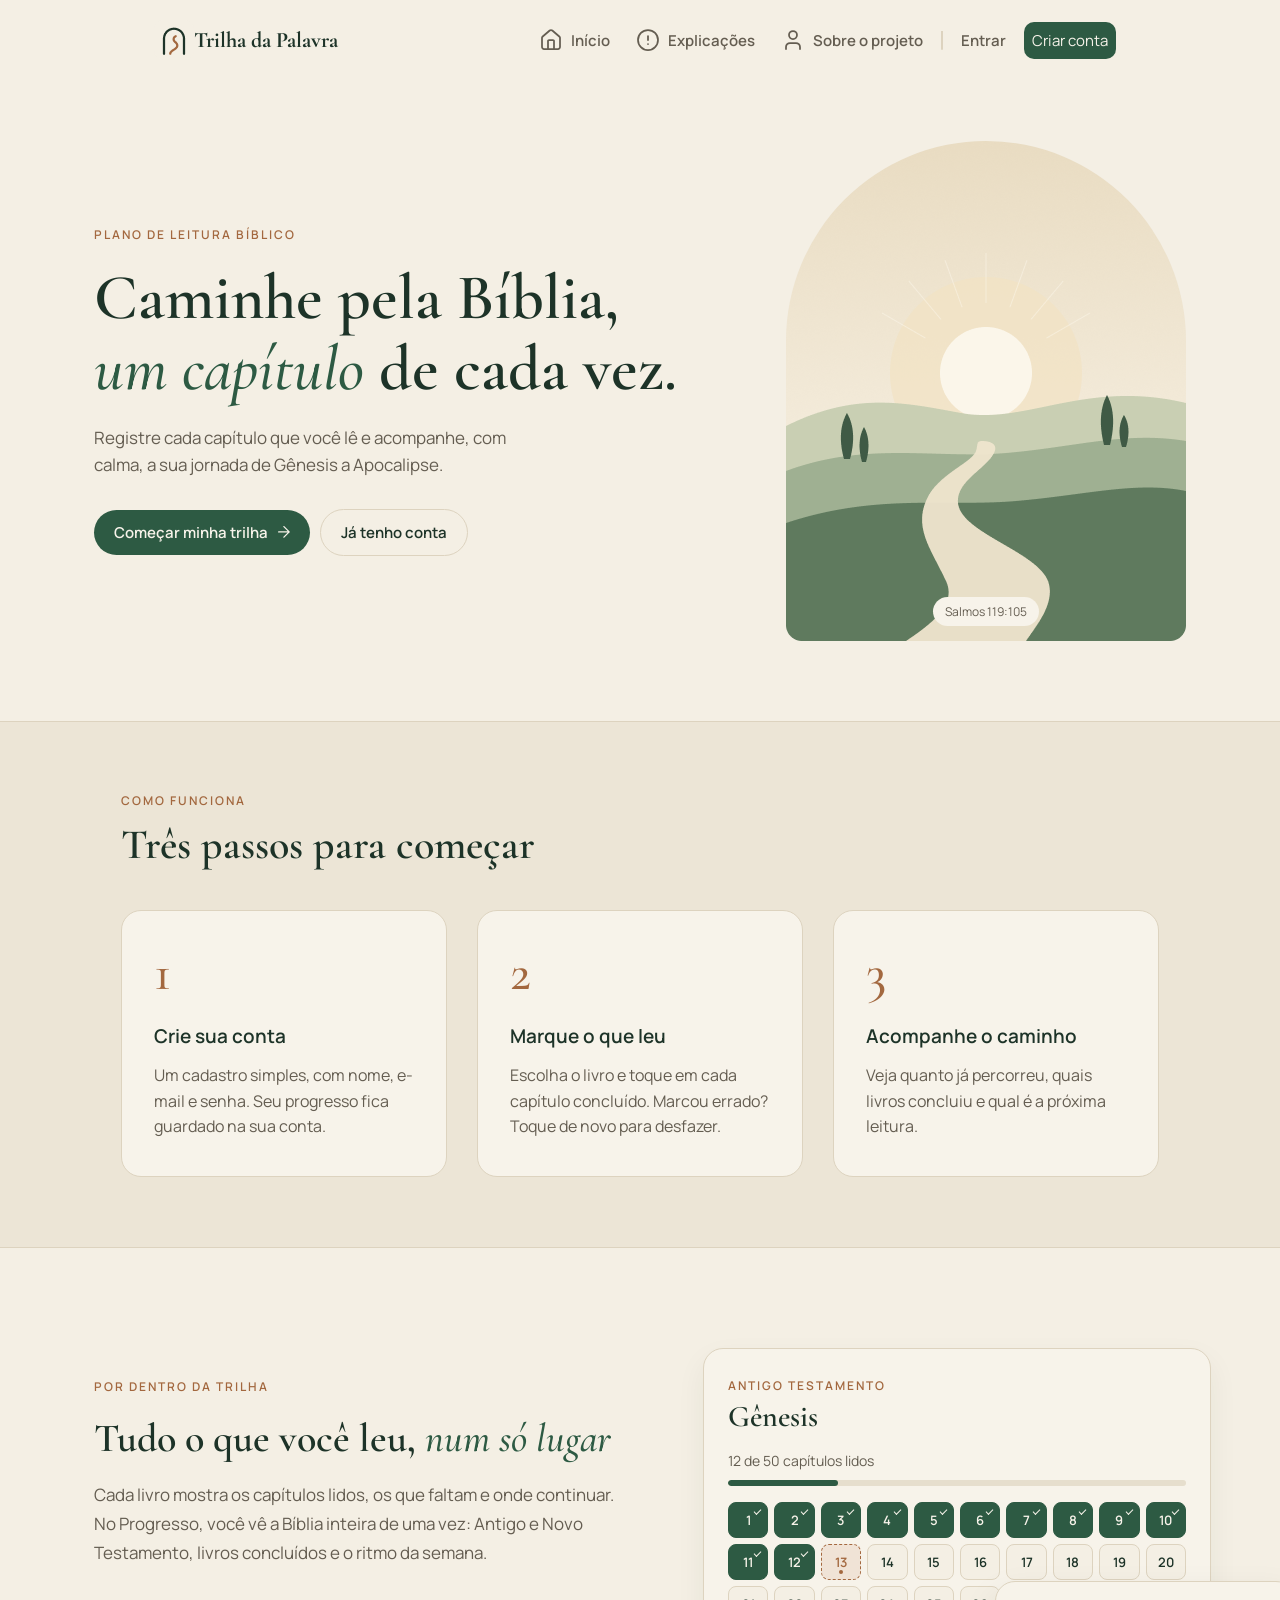
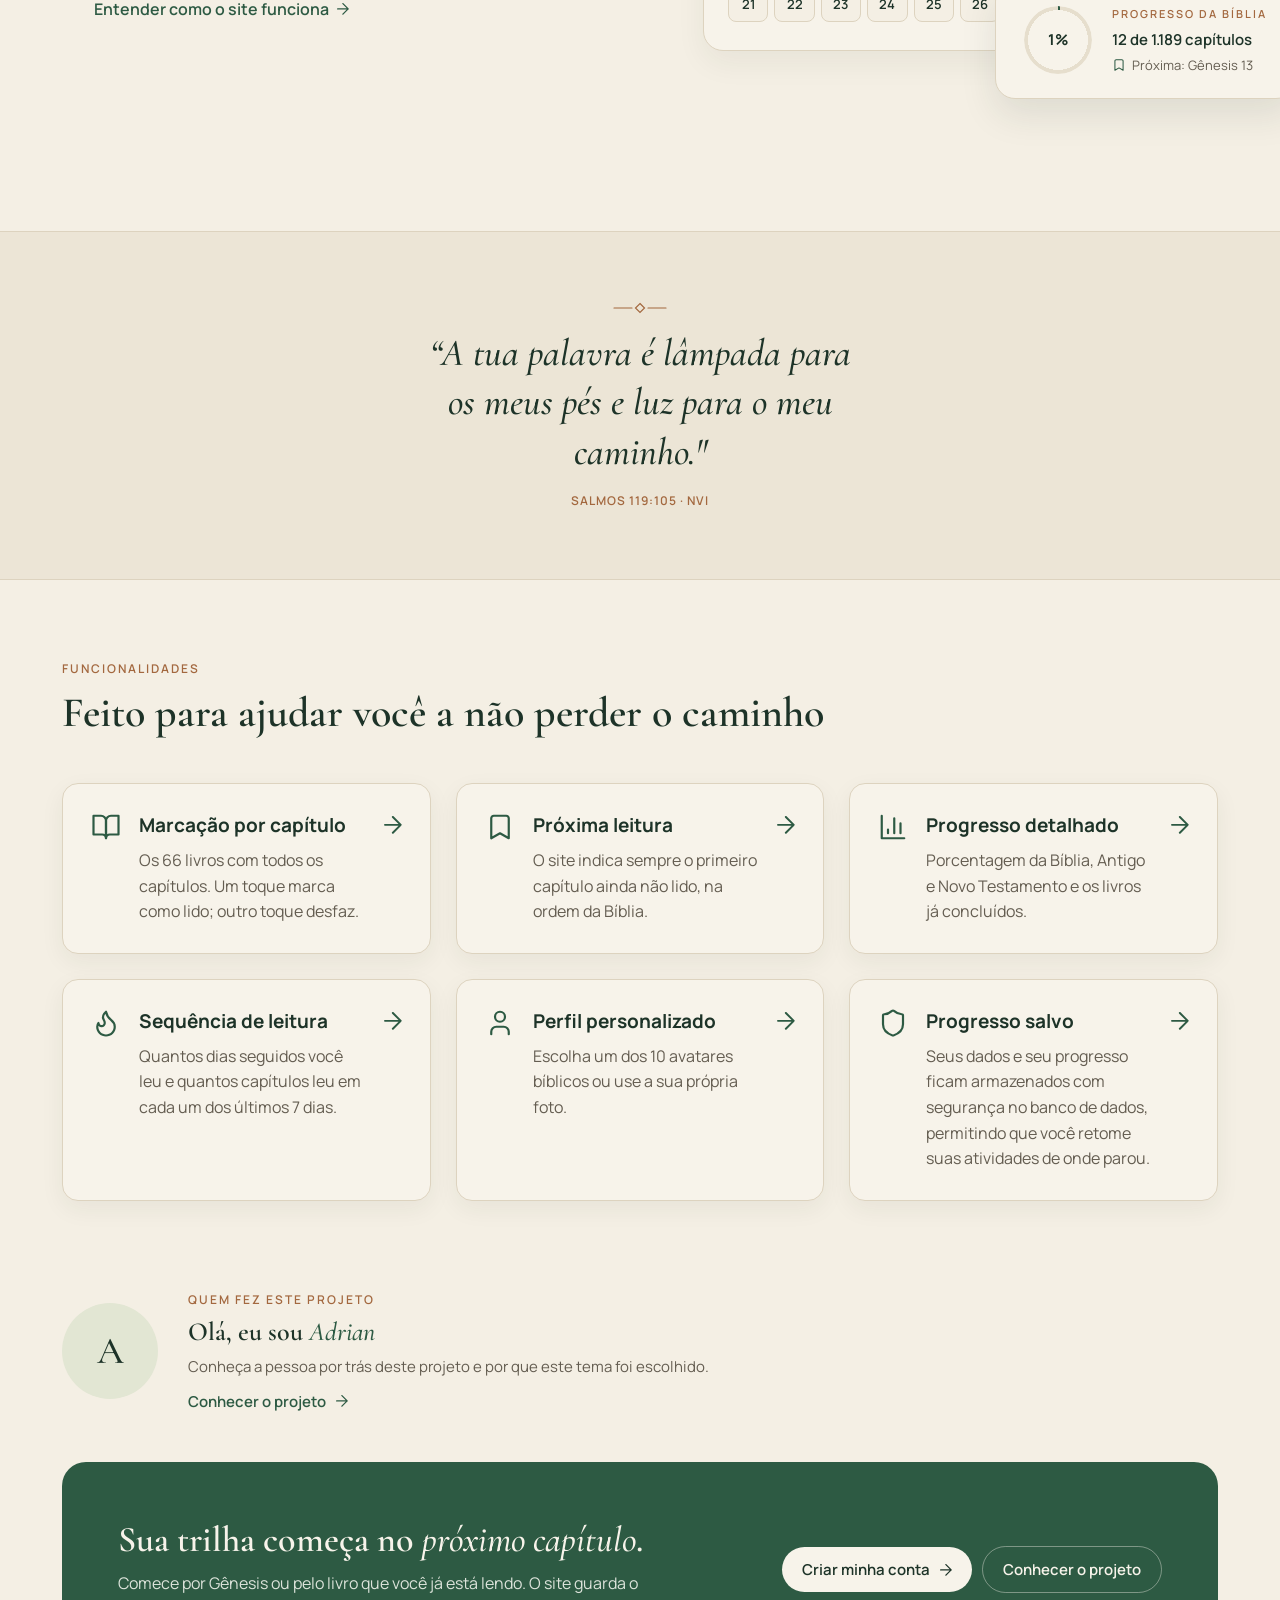
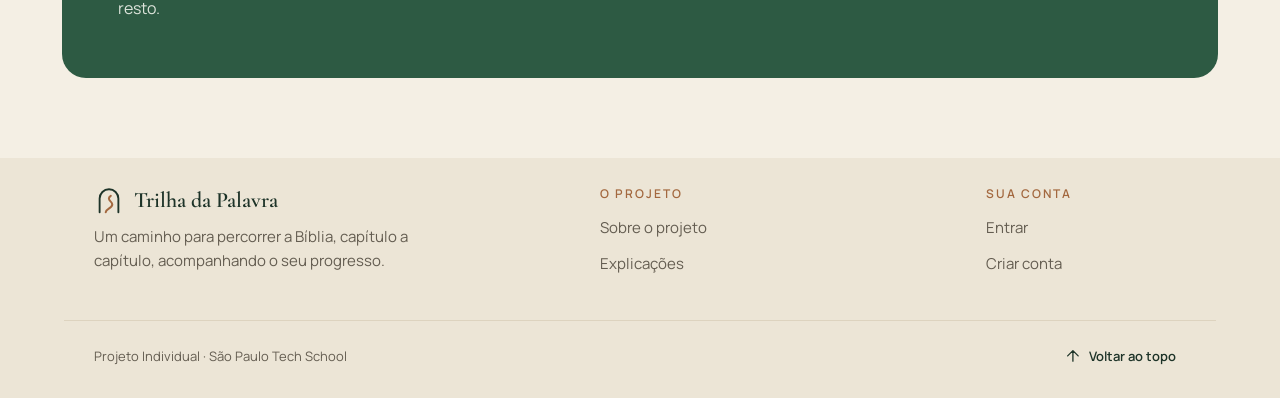
==== commit a89b3d87: "feat: adiciona dashboard.html e altera título das páginas" ====
--- a/public/index.html
+++ b/public/index.html
@@ -3,7 +3,7 @@
 <head>
     <meta charset="UTF-8">
     <meta name="viewport" content="width=device-width, initial-scale=1.0">
-    <title>Ínicio</title>
+    <title>Home - Trilha da Palavra</title>
 
     <link rel="stylesheet" href="./css/estilo.css">
     <link rel="stylesheet" href="./css/header.css">
--- a/public/css/estilo.css
+++ b/public/css/estilo.css
@@ -11,357 +11,11 @@
 
 :root {
   --header: 80px;
-  --tamanho-banner: calc(100vh - var(--tamanho-header) - var(--tamanho-footer) - 2px);
-  --tamanho-simulador: calc(100vh - var(--tamanho-header) - var(--tamanho-footer) - 2px);
-  --tamanho-login: calc(100vh - var(--tamanho-header) - var(--tamanho-footer) - 2px);
-  --tamanho-footer: 65px;
 
   --heading: #1D3328;
   --muted: #645D51;
 }
 
-.container {
-  display: flex;
-  width: 80%;
-  margin: auto;
-}
-
-.header {
-  height: var(--tamanho-header);
-  border-bottom: 2px solid #32b9cd;
-}
-
-.header .container {
-  justify-content: space-between;
-  align-items: center;
-  height: 100%;
-}
-
-.header a {
-  text-decoration: none;
-  color: #e3b062;
-}
-
 .agora {
   font-weight: 800;
 }
-
-.navbar {
-  width: 300px;
-  display: flex;
-  align-items: center;
-  justify-content: space-between;
-  list-style: none;
-  color: #e3b062;
-}
-
-.titulo {
-  color: #32b9cd;
-  width: fit-content;
-  font-weight: 500;
-}
-
-.header h1 {
-  margin: 0;
-}
-
-/* BANNER */
-
-.banner {
-  height: var(--tamanho-banner);
-  color: white;
-  background-image: url('../assets/imgs/bg-jelly-fish-para-home.png');
-  background-size: cover;
-}
-
-.banner .container {
-  justify-content: center;
-  align-items: center;
-  height: 100%;
-}
-
-.banner .container p {
-  width: 50%;
-  margin: 0;
-  padding: 0;
-  font-size: 36px;
-}
-
-.banner .container span {
-  font-weight: 800;
-}
-
-/* MISSÃO VISÃO VALORES */
-
-.social {
-  background-color: #e5e5e5;
-  display: flex;
-}
-
-.social .container {
-  justify-content: center;
-}
-
-.box img {
-  width: 170px;
-}
-
-.social .container .boxes {
-  display: flex;
-  justify-content: space-between;
-  width: 100%;
-  padding: 30px 0;
-}
-
-.social p {
-  text-align: center;
-}
-
-.box {
-  display: flex;
-  flex-direction: column;
-  align-items: center;
-}
-
-/* FOOTER */
-
-.footer {
-  background-color: #32b9cd;
-  height: 150px;
-  color: #fff;
-  display: flex;
-  font-size: 15px;
-}
-
-.footer .container {
-  justify-content: center;
-  text-align: center;
-}
-
-.footer .container .version {
-  font-size: 12px;
-}
-
-/* LOGIN */
-
-.login {
-  height: var(--tamanho-login);
-  background-image: url('../assets/imgs/bg-jelly-fish-para-home.png');
-  background-size: cover;
-}
-
-.login .container {
-  justify-content: center;
-  align-items: center;
-  height: 100%;
-}
-
-.card {
-  width: 50%;
-  background-color: #e5e5e5;
-  border-radius: 10px;
-  display: flex;
-  align-items: center;
-  justify-content: space-evenly;
-  color: palevioletred;
-  flex-direction: column;
-  height: fit-content;
-  padding: 20px 0;
-}
-
-.card h2 {
-  margin: 0;
-  font-size: 30px;
-}
-
-.formulario {
-  display: flex;
-  height: 90%;
-  width: 80%;
-  justify-content: space-around;
-  flex-direction: column;
-}
-
-.formulario span {
-  font-size: 15px;
-  font-weight: 800;
-}
-
-.formulario input {
-  border: 2px solid #32b9cd;
-  text-align: center;
-  border-radius: 10px;
-  margin: 0;
-}
-
-.formulario select {
-  border: 2px solid #32b9cd;
-  background-color: white;
-  color: gray;
-  height: 36px;
-  text-align: center;
-  border-radius: 10px;
-  margin: 0;
-}
-
-.campo {
-  display: flex;
-  flex-direction: column;
-  justify-content: start;
-  padding: 5px 0;
-}
-
-.botao {
-  cursor: pointer;
-  font-family: "Barlow", sans-serif;
-  border: 0;
-  border-radius: 5px;
-  font-weight: 600;
-  font-size: 18px;
-  color: #fff;
-  background-color: #ED145B;
-  width: 120px;
-  height: 30px;
-  align-self: center;
-  margin-top: 20px;
-}
-
-.loading-div {
-  width: 50px;
-  display: none;
-}
-
-.loading-div img {
-  height: 50px;
-  width: 50px;
-}
-
-#div_erros_login {
-  display: none
-}
-
-/* FORMULARIO */
-
-.alerta_erro{
-  display: flex;
-  justify-content: flex-end;
-}
-
-.card_erro {
-  display: none;
-  background-color: #fff;
-  color: black;
-  width: 230px;
-  position: fixed;
-  border-radius: 4px;
-  border: #ED145B 3px solid;
-  padding: 10px;
-  margin-right: 10%;
-}
-
-.card_erro #mensagem_erro{
-  font-weight: 500;
-  font-size: 20px;
-}
-
-.formulario .tipo_campo {
-  font-size: 20px;
-  font-weight: 600 !important;
-}
-
-.formulario {
-  display: flex;
-  flex-direction: column;
-}
-
-input {
-  margin-bottom: 10px;
-  border: 2px solid #32b9cd;
-  padding: 10px;
-  text-align: center;
-  border-radius: 10px;
-}
-
-.btn {
-  font-family: "Barlow", sans-serif;
-  border: 0;
-  border-radius: 5px;
-  font-weight: 600;
-  font-size: 18px;
-  padding: 10px 15px;
-  color: white;
-  background-color: #ED145B;
-  width: 120px;
-  align-self: center;
-  margin-top: 5px;
-}
-
-.loading-div {
-  width: 50px;
-  margin: auto;
-  display: none;
-}
-
-.loading-div img {
-  height: 50px;
-  width: 50px;
-}
-
-/* SIMULADOR */
-
-.simulador {
-  color: white;
-}
-
-.simulador .container {
-  flex-direction: column;
-  overflow: scroll; 
-  height: var(--tamanho-simulador);
-}
-
-/* ALERTA */
-
-#alerta {
-  position: absolute;
-  right: 0;
-  bottom: 0;
-}
-
-.mensagem-alarme {
-  background-color: white;
-  border-radius: 5px;
-  width: 300px;
-  height: 80px;
-  margin: 10px;
-  padding: 10px 0;
-  display: flex;
-  justify-content: space-evenly;
-  align-items: center;
-}
-
-.mensagem-alarme h3 {
-  font-size: 14px;
-  margin: 0;
-}
-
-.mensagem-alarme .informacao {
-  width: 66%;
-}
-
-.alarme-sino {
-  width: 48px;
-  height: 48px;
-  animation-name: bell;
-  animation-duration: 4s;
-  background-image: url('https://cdn-icons-png.flaticon.com/512/1157/1157000.png');
-  background-size: cover;
-  animation-iteration-count: infinite;
-}
-
-@keyframes bell {
-  0%   {transform: rotate(25deg)}
-  25%  {transform: rotate(-25deg)}
-  50%  {transform: rotate(25deg)}
-  75%  {transform: rotate(-25deg)}
-  100% {transform: rotate(25deg)}
-}
--- a/public/css/header.css
+++ b/public/css/header.css
@@ -3,6 +3,16 @@
     display: flex;
     justify-content: space-evenly;
     align-items: center;
+    position: sticky;
+    top: 0;
+    z-index: 100;
+    background-color: #F4EFE4;
+    border-bottom: 1px solid transparent;
+    transition: border-color 0.3s;
+}
+
+#header.rolando {
+    border-bottom-color: #E5D9C3;
 }
 
 .section_logo {
--- a/public/css/main.css
+++ b/public/css/main.css
@@ -1,5 +1,3 @@
-/* MAIN - INDEX.HTML */
-
 main {
     display: flex;
     flex-direction: column;
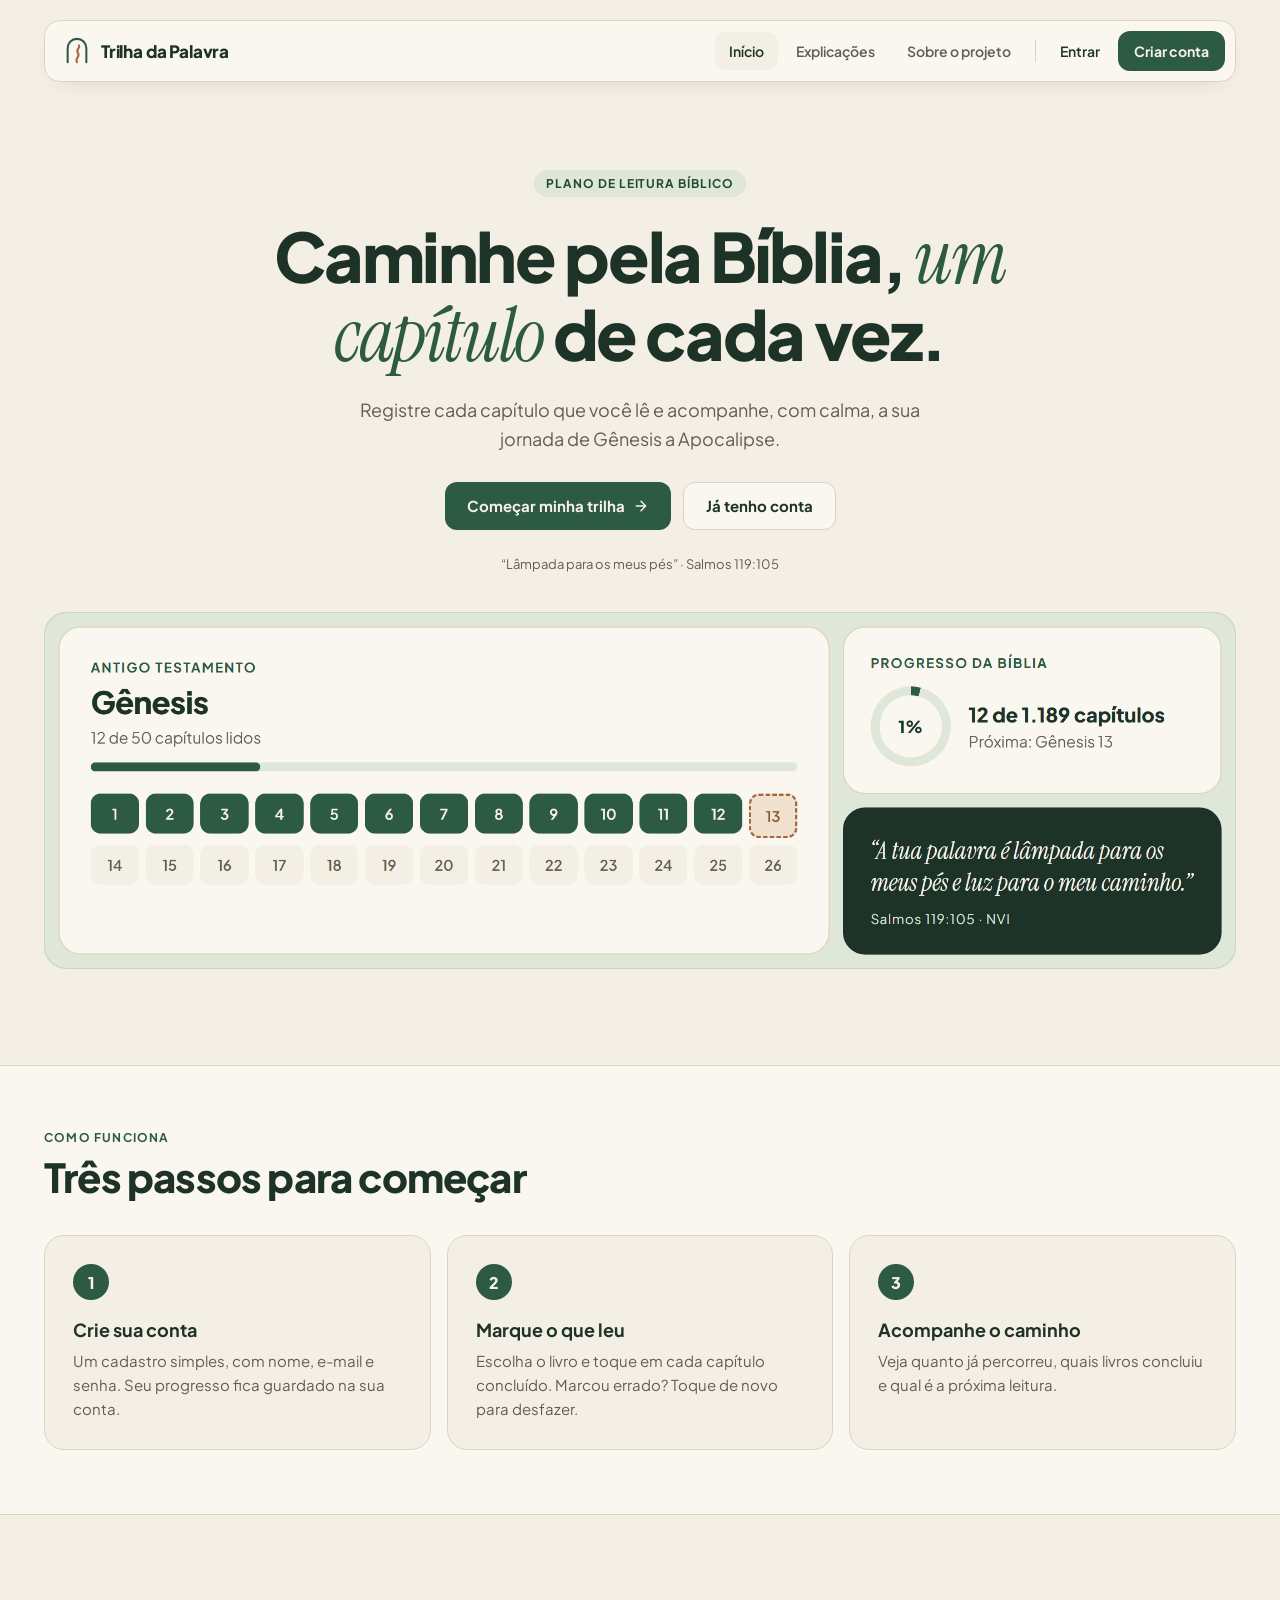
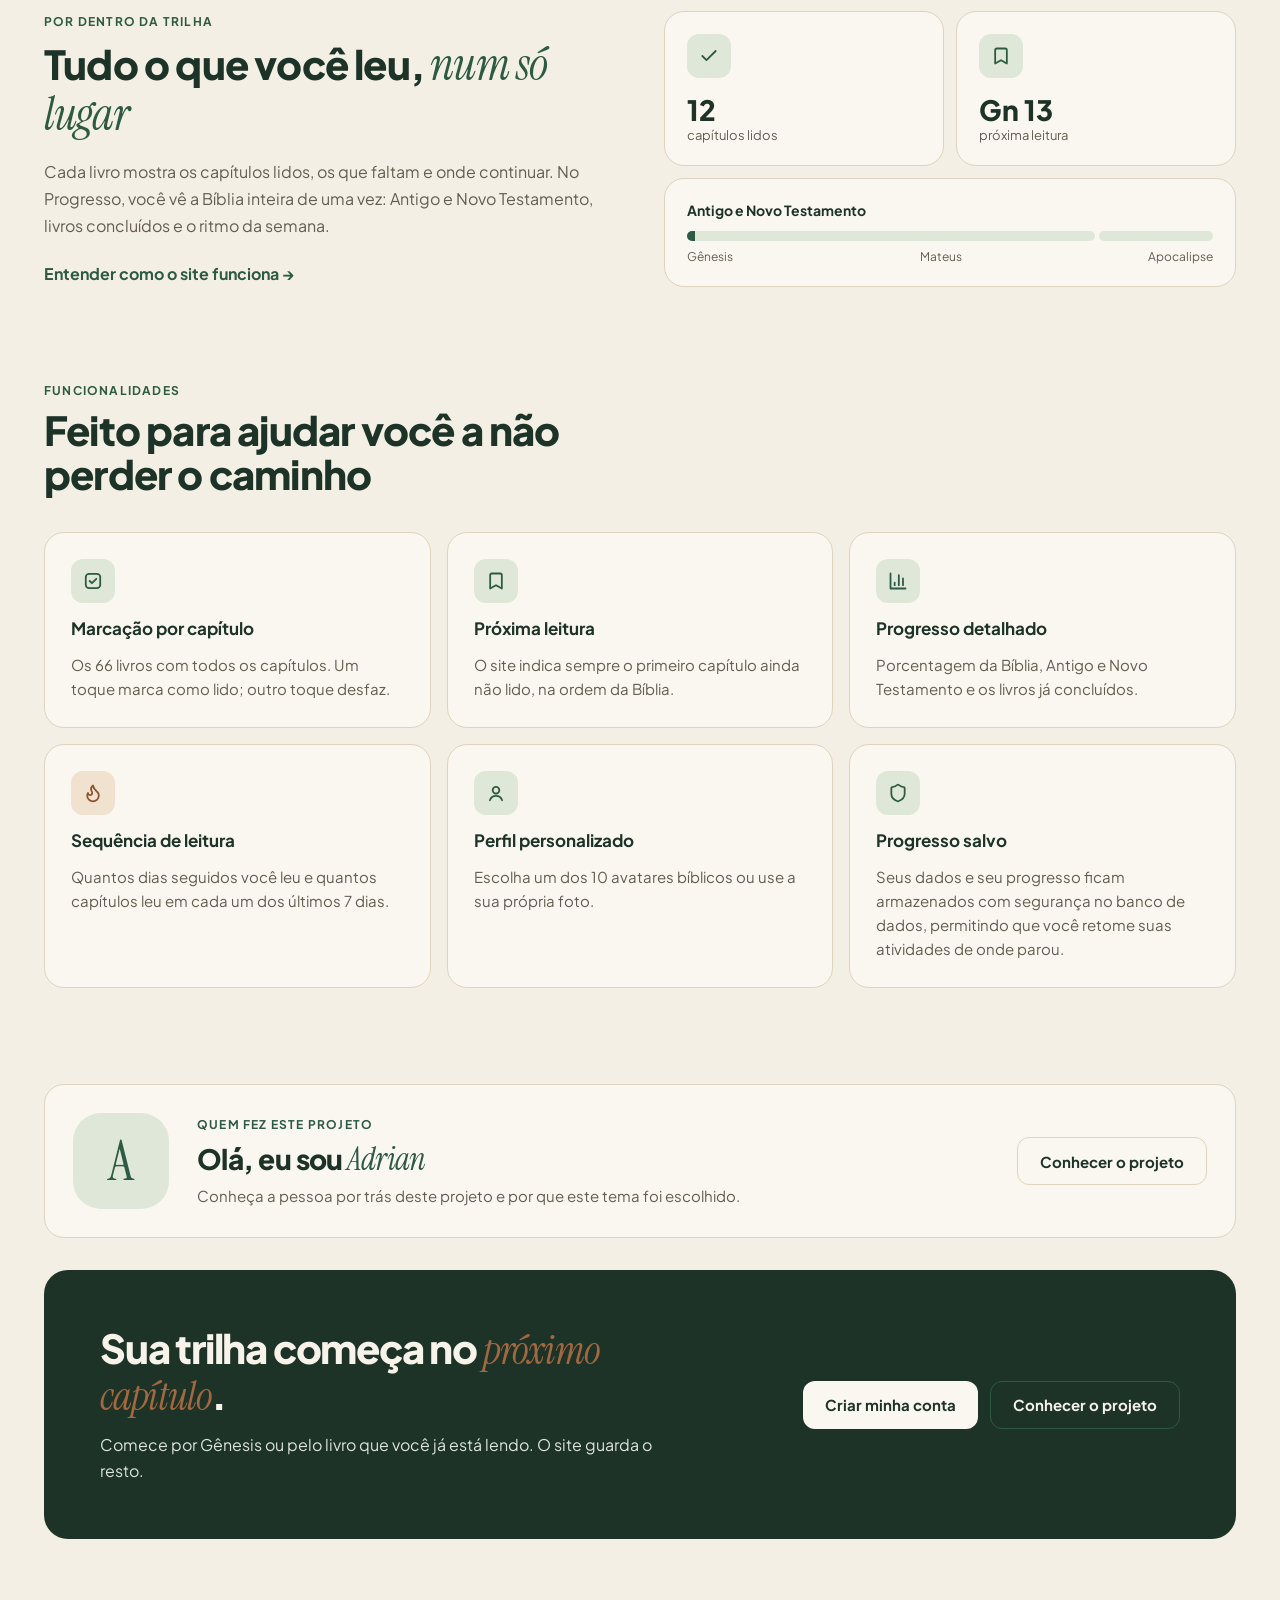
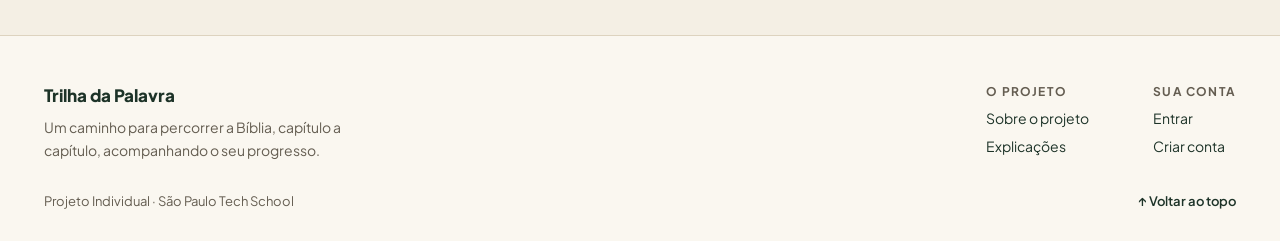
==== commit 5472ab78: "feat: atualiza a página inicial conforme o trilha_v3" ====
--- a/public/index.html
+++ b/public/index.html
@@ -15,334 +15,241 @@
     <script src="./js/header.js"></script>
 
     <main>
-        <section class="container_c1">
-            <section class="section_conteudo">
-                <p class="titulo_top">PLANO DE LEITURA BÍBLICO</p>
-
-                <p class="titulo_main">Caminhe pela Bíblia, <br><span>um capítulo</span> de cada vez.</p>
-
-                <p class="titulo_down">Registre cada capítulo que você lê e acompanhe, com calma, a sua jornada de Gênesis a Apocalipse.</p>
-
-                <section class="botoes_conteudo">
-                    <a href="./cadastro.html" class="botao_comecar">
-                        Começar minha trilha
-
-                        <svg width="12" height="12" viewBox="0 0 12 12" fill="none" xmlns="http://www.w3.org/2000/svg">
-                          <path d="M0.65625 5.90625H11.1562M5.90625 11.1562L11.1562 5.90625L5.90625 0.65625" stroke="currentColor" stroke-width="1.3125" stroke-linecap="round" stroke-linejoin="round"/>
-                        </svg>
-                    </a>
-
-                    <a href="./login.html" class="botao_conta">
-                        Já tenho conta
-                    </a>
-                </section>
-            </section>
-
-            <section class="section_conteudo section_imagem">
-                <img src="./assets/img/img_inicio_claro.png">
-
-                <p class="text_salmos">Salmos 119:105</p>
-            </section>
-        </section>
-
-        <section class="container_c2">
-            <section class="conteudo_c2">
-                <p class="funcionamento">COMO FUNCIONA</p>
-
-                <p class="passos">Três passos para começar</p>
-
-                <section class="cards_c2">
-                    <section class="section_cadastro">
-                        <span>1</span>
-
-                        <p class="title">Crie sua conta</p>
-
-                        <p class="subtitle">Um cadastro simples, com nome, e-mail e senha. Seu progresso fica guardado na sua conta.</p>
-                    </section>
-
-                    <section class="section_leu">
-                        <span>2</span>
-
-                        <p class="title">Marque o que leu</p>
-
-                        <p class="subtitle">Escolha o livro e toque em cada capítulo concluído. Marcou errado? Toque de novo para desfazer.</p>
-                    </section>
-
-                    <section class="section_caminho">
-                        <span>3</span>
-
-                        <p class="title">Acompanhe o caminho</p>
-
-                        <p class="subtitle">Veja quanto já percorreu, quais livros concluiu e qual é a próxima leitura.</p>
-                    </section>
-                </section>
-            </section>
-        </section>
-
-        <section class="container_c3">
-            <section class="section_por_dentro">
-                <p class="mensagem_por_dentro">POR DENTRO DA TRILHA</p>
-
-                <p class="titulo_por_dentro">
-                    Tudo o que você leu, <span>num só lugar</span>
-                </p>
-
-                <p class="descricao_por_dentro">
-                    Cada livro mostra os capítulos lidos, os que faltam e onde continuar. No Progresso, você vê a Bíblia inteira de uma vez: Antigo e Novo Testamento, livros concluídos e o ritmo da semana.
-                </p>
-
-                <!-- FALTA COLOCAR O LINK - explicacoes.html -->
-                <a href="">
-                    Entender como o site funciona
-                
-                    <svg width="12" height="12" viewBox="0 0 12 12" fill="none" xmlns="http://www.w3.org/2000/svg">
-                        <path d="M0.65625 5.90625H11.1562M5.90625 11.1562L11.1562 5.90625L5.90625 0.65625" stroke="currentColor" stroke-width="1.3125" stroke-linecap="round" stroke-linejoin="round"/>
+        <!-- INÍCIO -->
+        <section class="section_hero">
+            <span class="selo_hero">PLANO DE LEITURA BÍBLICO</span>
+
+            <h1 class="titulo_hero">Caminhe pela Bíblia, <span class="destaque_hero">um capítulo</span> de cada vez.</h1>
+
+            <p class="descricao_hero">Registre cada capítulo que você lê e acompanhe, com calma, a sua jornada de Gênesis a Apocalipse.</p>
+
+            <section class="botoes_hero">
+                <a href="./cadastro.html" class="botao_principal">
+                    Começar minha trilha
+
+                    <svg width="16" height="16" viewBox="0 0 18 18" fill="none" xmlns="http://www.w3.org/2000/svg">
+                        <path d="M3.75 9H14.25M9 14.25L14.25 9L9 3.75" stroke="currentColor" stroke-width="1.6" stroke-linecap="round" stroke-linejoin="round"/>
                     </svg>
                 </a>
-            </section>
-
-            <section class="section_exemplo">
-                <p class="mensagem_exemplo">ANTIGO TESTAMENTO</p>
-
-                <p class="livro_exemplo">Gênesis</p>
-
-                <p class="progresso_exemplo">12 de 50 capítulos lidos</p>
-                <span class="barra_progresso_exemplo"></span>
-
-                <ul class="capitulos_exemplo">
-                    <li>1</li>
-                    <li>2</li>
-                    <li>3</li>
-                    <li>4</li>
-                    <li>5</li>
-                    <li>6</li>
-                    <li>7</li>
-                    <li>8</li>
-                    <li>9</li>
-                    <li>10</li>
-                    <li>11</li>
-                    <li>12</li>
-                    <li>13</li>
-                    <li>14</li>
-                    <li>15</li>
-                    <li>16</li>
-                    <li>17</li>
-                    <li>18</li>
-                    <li>19</li>
-                    <li>20</li>
-                    <li>21</li>
-                    <li>22</li>
-                    <li>23</li>
-                    <li>24</li>
-                    <li>25</li>
-                    <li>26</li>
-                </ul>
-            </section>
-
-            <section class="section_exemplo2">
-                <span class="porcentagem_exemplo2">
-                    1%
-                </span>
-
-                <div>
-                    <p class="mensagem_exemplo2">PROGRESSO DA BÍBLIA</p>
-
-                    <p class="progresso_exemplo2">12 de 1.189 capítulos</p>
-
-                    <p class="proxima_exemplo2">
-                        <svg width="24" height="24" viewBox="0 0 24 24" fill="none" xmlns="http://www.w3.org/2000/svg">
-                            <path d="M19 21L12 17L5 21V5C5 4.46957 5.21071 3.96086 5.58579 3.58579C5.96086 3.21071 6.46957 3 7 3H17C17.5304 3 18.0391 3.21071 18.4142 3.58579C18.7893 3.96086 19 4.46957 19 5V21Z" stroke-width="1.75" stroke-linecap="round" stroke-linejoin="round" stroke="#2D5A43"/>
-                        </svg>
-
-                        Próxima: Gênesis 13
-                    </p>
-                </div>
-            </section>
-        </section>
-
-        <section class="container_c4">
-            <svg width="56" height="12" viewBox="0 0 56 12" fill="none" xmlns="http://www.w3.org/2000/svg">
-                <path d="M2 6H20H2ZM36 6H54H36Z" fill="black"/>
-                <path d="M2 6H20M36 6H54" stroke="currentColor" stroke-width="1.2" stroke-linecap="round"/>
-                <path d="M28 1.5L32.5 6L28 10.5L23.5 6L28 1.5Z" stroke="currentColor" stroke-width="1.2"/>
-            </svg>
-
-            <p class="salmo_119">“A tua palavra é lâmpada para os meus pés e luz para o meu caminho."</p>
-
-            <p class="subtitle_salmo">Salmos 119:105 · NVI</p>
-        </section>
-
-        <section class="container_c5">
-            <p class="funcionalidade">FUNCIONALIDADES</p>
-
-            <p class="titulo_funcio">Feito para ajudar você a não perder o caminho</p>
-
-            <section class="container_funionalidades">
-                <div class="secao_funcionalidades">
-                    <div class="card_funcionalidades">
-                        <span class="icone_card">
-                            <svg width="24" height="24" viewBox="0 0 24 24" fill="none" xmlns="http://www.w3.org/2000/svg">
-                                <path d="M2 3H8C9.06087 3 10.0783 3.42143 10.8284 4.17157C11.5786 4.92172 12 5.93913 12 7V21C12 20.2044 11.6839 19.4413 11.1213 18.8787C10.5587 18.3161 9.79565 18 9 18H2V3Z" stroke-width="1.75" stroke-linecap="round" stroke-linejoin="round" stroke="currentColor"/>
-                                <path d="M22 3H16C14.9391 3 13.9217 3.42143 13.1716 4.17157C12.4214 4.92172 12 5.93913 12 7V21C12 20.2044 12.3161 19.4413 12.8787 18.8787C13.4413 18.3161 14.2044 18 15 18H22V3Z" stroke-width="1.75" stroke-linecap="round" stroke-linejoin="round" stroke="currentColor"/>
-                            </svg>
+
+                <a href="./login.html" class="botao_secundario">Já tenho conta</a>
+            </section>
+
+            <p class="versiculo_hero">“Lâmpada para os meus pés” · Salmos 119:105</p>
+        </section>
+
+        <!-- PRÉVIA DA LEITURA (IMAGEM) -->
+        <section class="section_previa">
+            <img src="./assets/img/previa_inicio.png" alt="Prévia da leitura de Gênesis e do progresso da Bíblia" class="img_previa">
+        </section>
+
+        <!-- COMO FUNCIONA -->
+        <section class="faixa_passos">
+            <section class="section_passos">
+                <p class="rotulo_secao">COMO FUNCIONA</p>
+
+                <h2 class="titulo_secao">Três passos para começar</h2>
+
+                <section class="cards_passos">
+                    <section class="card_passo">
+                        <span class="numero_passo">1</span>
+
+                        <p class="titulo_passo">Crie sua conta</p>
+
+                        <p class="descricao_passo">Um cadastro simples, com nome, e-mail e senha. Seu progresso fica guardado na sua conta.</p>
+                    </section>
+
+                    <section class="card_passo">
+                        <span class="numero_passo">2</span>
+
+                        <p class="titulo_passo">Marque o que leu</p>
+
+                        <p class="descricao_passo">Escolha o livro e toque em cada capítulo concluído. Marcou errado? Toque de novo para desfazer.</p>
+                    </section>
+
+                    <section class="card_passo">
+                        <span class="numero_passo">3</span>
+
+                        <p class="titulo_passo">Acompanhe o caminho</p>
+
+                        <p class="descricao_passo">Veja quanto já percorreu, quais livros concluiu e qual é a próxima leitura.</p>
+                    </section>
+                </section>
+            </section>
+        </section>
+
+        <!-- POR DENTRO DA TRILHA -->
+        <section class="section_por_dentro">
+            <section class="texto_por_dentro">
+                <p class="rotulo_secao">POR DENTRO DA TRILHA</p>
+
+                <h2 class="titulo_secao">Tudo o que você leu, <span class="destaque_secao">num só lugar</span></h2>
+
+                <p class="descricao_por_dentro">Cada livro mostra os capítulos lidos, os que faltam e onde continuar. No Progresso, você vê a Bíblia inteira de uma vez: Antigo e Novo Testamento, livros concluídos e o ritmo da semana.</p>
+
+                <!-- FALTA COLOCAR O LINK - explicacoes.html -->
+                <a href="#" class="link_por_dentro">Entender como o site funciona →</a>
+            </section>
+
+            <section class="cards_por_dentro">
+                <section class="card_por_dentro">
+                    <span class="icone_card">
+                        <svg width="20" height="20" viewBox="0 0 18 18" fill="none" xmlns="http://www.w3.org/2000/svg">
+                            <path d="M15 4.5L6.75 12.75L3 9" stroke="currentColor" stroke-width="1.6" stroke-linecap="round" stroke-linejoin="round"/>
+                        </svg>
+                    </span>
+
+                    <p class="numero_por_dentro">12</p>
+
+                    <p class="legenda_por_dentro">capítulos lidos</p>
+                </section>
+
+                <section class="card_por_dentro">
+                    <span class="icone_card">
+                        <svg width="20" height="20" viewBox="0 0 18 18" fill="none" xmlns="http://www.w3.org/2000/svg">
+                            <path d="M14.25 15.75L9 12.75L3.75 15.75V3.75C3.75 2.9 4.4 2.25 5.25 2.25H12.75C13.6 2.25 14.25 2.9 14.25 3.75V15.75Z" stroke="currentColor" stroke-width="1.6" stroke-linejoin="round"/>
+                        </svg>
+                    </span>
+
+                    <p class="numero_por_dentro">Gn 13</p>
+
+                    <p class="legenda_por_dentro">próxima leitura</p>
+                </section>
+
+                <section class="card_por_dentro card_testamentos">
+                    <p class="titulo_testamentos">Antigo e Novo Testamento</p>
+
+                    <section class="barras_testamentos">
+                        <span class="barra_antigo">
+                            <span class="barra_preenchida"></span>
                         </span>
 
-                        <div class="texto_card">
-                            <p class="titulo_card">Marcação por capítulo</p>
-
-                            <p class="descricao_card">Os 66 livros com todos os capítulos. Um toque marca como lido; outro toque desfaz.</p>
-                        </div>
-
-                        <svg class="seta_card" width="12" height="12" viewBox="0 0 12 12" fill="none" xmlns="http://www.w3.org/2000/svg">
-                            <path d="M0.65625 5.90625H11.1562M5.90625 11.1562L11.1562 5.90625L5.90625 0.65625" stroke="currentColor" stroke-width="1.3125" stroke-linecap="round" stroke-linejoin="round"/>
-                        </svg>
-                    </div>
-    
-                    <div class="card_funcionalidades">
-                        <span class="icone_card">
-                            <svg width="24" height="24" viewBox="0 0 24 24" fill="none" xmlns="http://www.w3.org/2000/svg">
-                                <path d="M19 21L12 17L5 21V5C5 4.46957 5.21071 3.96086 5.58579 3.58579C5.96086 3.21071 6.46957 3 7 3H17C17.5304 3 18.0391 3.21071 18.4142 3.58579C18.7893 3.96086 19 4.46957 19 5V21Z" stroke-width="1.75" stroke-linecap="round" stroke-linejoin="round" stroke="currentColor"/>
-                            </svg>
-                        </span>
-
-                        <div class="texto_card">
-                            <p class="titulo_card">Próxima leitura</p>
-
-                            <p class="descricao_card">O site indica sempre o primeiro capítulo ainda não lido, na ordem da Bíblia.</p>
-                        </div>
-
-                        <svg class="seta_card" width="12" height="12" viewBox="0 0 12 12" fill="none" xmlns="http://www.w3.org/2000/svg">
-                            <path d="M0.65625 5.90625H11.1562M5.90625 11.1562L11.1562 5.90625L5.90625 0.65625" stroke="currentColor" stroke-width="1.3125" stroke-linecap="round" stroke-linejoin="round"/>
-                        </svg>
-                    </div>
-    
-                    <div class="card_funcionalidades">
-                        <span class="icone_card">
-                            <svg width="24" height="24" viewBox="0 0 24 24" fill="none" xmlns="http://www.w3.org/2000/svg">
-                                <path d="M3 3V21H21" stroke-width="1.75" stroke-linecap="round" stroke-linejoin="round" stroke="currentColor"/>
-                                <path d="M18 17V9M13 17V5M8 17V14" stroke-width="1.75" stroke-linecap="round" stroke-linejoin="round" stroke="currentColor"/>
-                            </svg>
-                        </span>
-
-                        <div class="texto_card">
-                            <p class="titulo_card">Progresso detalhado</p>
-
-                            <p class="descricao_card">Porcentagem da Bíblia, Antigo e Novo Testamento e os livros já concluídos.</p>
-                        </div>
-
-                        <svg class="seta_card" width="12" height="12" viewBox="0 0 12 12" fill="none" xmlns="http://www.w3.org/2000/svg">
-                            <path d="M0.65625 5.90625H11.1562M5.90625 11.1562L11.1562 5.90625L5.90625 0.65625" stroke="currentColor" stroke-width="1.3125" stroke-linecap="round" stroke-linejoin="round"/>
-                        </svg>
-                    </div>
-                </div>
-
-                <div class="secao_funcionalidades">
-                    <div class="card_funcionalidades">
-                        <span class="icone_card">
-                            <svg width="24" height="24" viewBox="0 0 24 24" fill="none" xmlns="http://www.w3.org/2000/svg">
-                                <path d="M8.5 14.5C9.16304 14.5 9.79893 14.2366 10.2678 13.7678C10.7366 13.2989 11 12.663 11 12C11 10.62 10.5 10 10 9C8.93 6.86 9.78 4.95 12 3C12.5 5.5 14 7.9 16 9.5C18 11.1 19 13 19 15C19 15.9193 18.8189 16.8295 18.4672 17.6788C18.1154 18.5281 17.5998 19.2997 16.9497 19.9497C16.2997 20.5998 15.5281 21.1154 14.6788 21.4672C13.8295 21.8189 12.9193 22 12 22C11.0807 22 10.1705 21.8189 9.32122 21.4672C8.47194 21.1154 7.70026 20.5998 7.05025 19.9497C6.40024 19.2997 5.88463 18.5281 5.53284 17.6788C5.18106 16.8295 5 15.9193 5 15C5 13.85 5.43 12.71 6 12C6 12.663 6.26339 13.2989 6.73223 13.7678C7.20107 14.2366 7.83696 14.5 8.5 14.5Z" stroke-width="1.75" stroke-linecap="round" stroke-linejoin="round" stroke="currentColor"/>
-                            </svg>
-                        </span>
-
-                        <div class="texto_card">
-                            <p class="titulo_card">Sequência de leitura</p>
-
-                            <p class="descricao_card">Quantos dias seguidos você leu e quantos capítulos leu em cada um dos últimos 7 dias.</p>
-                        </div>
-
-                        <svg class="seta_card" width="12" height="12" viewBox="0 0 12 12" fill="none" xmlns="http://www.w3.org/2000/svg">
-                            <path d="M0.65625 5.90625H11.1562M5.90625 11.1562L11.1562 5.90625L5.90625 0.65625" stroke="currentColor" stroke-width="1.3125" stroke-linecap="round" stroke-linejoin="round"/>
-                        </svg>
-                    </div>
-
-                    <div class="card_funcionalidades">
-                        <span class="icone_card">
-                            <svg width="24" height="24" viewBox="0 0 24 24" fill="none" xmlns="http://www.w3.org/2000/svg">
-                                <path d="M19 21V19C19 17.9391 18.5786 16.9217 17.8284 16.1716C17.0783 15.4214 16.0609 15 15 15H9C7.93913 15 6.92172 15.4214 6.17157 16.1716C5.42143 16.9217 5 17.9391 5 19V21" stroke-width="1.75" stroke-linecap="round" stroke-linejoin="round" stroke="currentColor"/>
-                                <path d="M16 7C16 9.20914 14.2091 11 12 11C9.79086 11 8 9.20914 8 7C8 4.79086 9.79086 3 12 3C14.2091 3 16 4.79086 16 7Z" stroke-width="1.75" stroke-linecap="round" stroke-linejoin="round" stroke="currentColor"/>
-                            </svg>
-                        </span>
-
-                        <div class="texto_card">
-                            <p class="titulo_card">Perfil personalizado</p>
-
-                            <p class="descricao_card">Escolha um dos 10 avatares bíblicos ou use a sua própria foto.</p>
-                        </div>
-
-                        <svg class="seta_card" width="12" height="12" viewBox="0 0 12 12" fill="none" xmlns="http://www.w3.org/2000/svg">
-                            <path d="M0.65625 5.90625H11.1562M5.90625 11.1562L11.1562 5.90625L5.90625 0.65625" stroke="currentColor" stroke-width="1.3125" stroke-linecap="round" stroke-linejoin="round"/>
-                        </svg>
-                    </div>
-
-                    <div class="card_funcionalidades">
-                        <span class="icone_card">
-                            <svg width="24" height="24" viewBox="0 0 24 24" fill="none" xmlns="http://www.w3.org/2000/svg">
-                                <path d="M20 13C20 18 16.5 20.5 12.34 21.95C12.1222 22.0238 11.8855 22.0203 11.67 21.94C7.5 20.5 4 18 4 13V6.00002C4 5.73481 4.10536 5.48045 4.29289 5.29292C4.48043 5.10538 4.73478 5.00002 5 5.00002C7 5.00002 9.5 3.80002 11.24 2.28002C11.4519 2.09902 11.7214 1.99957 12 1.99957C12.2786 1.99957 12.5481 2.09902 12.76 2.28002C14.51 3.81002 17 5.00002 19 5.00002C19.2652 5.00002 19.5196 5.10538 19.7071 5.29292C19.8946 5.48045 20 5.73481 20 6.00002V13Z" stroke-width="1.75" stroke-linecap="round" stroke-linejoin="round" stroke="currentColor"/>
-                            </svg>
-                        </span>
-
-                        <div class="texto_card">
-                            <p class="titulo_card">Progresso salvo</p>
-
-                            <p class="descricao_card">Seus dados e seu progresso ficam armazenados com segurança no banco de dados, permitindo que você retome suas atividades de onde parou.</p>
-                        </div>
-
-                        <svg class="seta_card" width="12" height="12" viewBox="0 0 12 12" fill="none" xmlns="http://www.w3.org/2000/svg">
-                            <path d="M0.65625 5.90625H11.1562M5.90625 11.1562L11.1562 5.90625L5.90625 0.65625" stroke="currentColor" stroke-width="1.3125" stroke-linecap="round" stroke-linejoin="round"/>
-                        </svg>
-                    </div>
-                </div>
-            </section>
-
-            <section class="section_criador">
-                <section class="img_criador">
-                    <span>A</span>
-                </section>
-    
+                        <span class="barra_novo"></span>
+                    </section>
+
+                    <section class="legenda_testamentos">
+                        <span>Gênesis</span>
+                        <span>Mateus</span>
+                        <span>Apocalipse</span>
+                    </section>
+                </section>
+            </section>
+        </section>
+
+        <!-- FUNCIONALIDADES -->
+        <section class="section_funcionalidades">
+            <p class="rotulo_secao">FUNCIONALIDADES</p>
+
+            <h2 class="titulo_secao titulo_funcionalidades">Feito para ajudar você a não perder o caminho</h2>
+
+            <section class="cards_funcionalidades">
+                <section class="card_funcionalidade">
+                    <span class="icone_card">
+                        <svg width="20" height="20" viewBox="0 0 18 18" fill="none" xmlns="http://www.w3.org/2000/svg">
+                            <rect x="2.5" y="2.5" width="13" height="13" rx="3" stroke="currentColor" stroke-width="1.6"/>
+                            <path d="M6 9l2 2 4-4" stroke="currentColor" stroke-width="1.6" stroke-linecap="round" stroke-linejoin="round"/>
+                        </svg>
+                    </span>
+
+                    <p class="titulo_funcionalidade">Marcação por capítulo</p>
+
+                    <p class="descricao_funcionalidade">Os 66 livros com todos os capítulos. Um toque marca como lido; outro toque desfaz.</p>
+                </section>
+
+                <section class="card_funcionalidade">
+                    <span class="icone_card">
+                        <svg width="20" height="20" viewBox="0 0 18 18" fill="none" xmlns="http://www.w3.org/2000/svg">
+                            <path d="M14.25 15.75L9 12.75L3.75 15.75V3.75C3.75 2.9 4.4 2.25 5.25 2.25H12.75C13.6 2.25 14.25 2.9 14.25 3.75V15.75Z" stroke="currentColor" stroke-width="1.6" stroke-linejoin="round"/>
+                        </svg>
+                    </span>
+
+                    <p class="titulo_funcionalidade">Próxima leitura</p>
+
+                    <p class="descricao_funcionalidade">O site indica sempre o primeiro capítulo ainda não lido, na ordem da Bíblia.</p>
+                </section>
+
+                <section class="card_funcionalidade">
+                    <span class="icone_card">
+                        <svg width="20" height="20" viewBox="0 0 18 18" fill="none" xmlns="http://www.w3.org/2000/svg">
+                            <path d="M2.25 2.25V15.75H15.75M13.5 12.75V6.75M9.75 12.75V3.75M6 12.75V10.5" stroke="currentColor" stroke-width="1.6" stroke-linecap="round" stroke-linejoin="round"/>
+                        </svg>
+                    </span>
+
+                    <p class="titulo_funcionalidade">Progresso detalhado</p>
+
+                    <p class="descricao_funcionalidade">Porcentagem da Bíblia, Antigo e Novo Testamento e os livros já concluídos.</p>
+                </section>
+
+                <section class="card_funcionalidade">
+                    <span class="icone_card icone_cobre">
+                        <svg width="20" height="20" viewBox="0 0 18 18" fill="none" xmlns="http://www.w3.org/2000/svg">
+                            <path d="M9 2.25c.4 1.9 1.5 3.7 3 4.9 1.5 1.2 2.25 2.6 2.25 4.1a5.25 5.25 0 0 1-10.5 0c0-.9.3-1.7.75-2.25.1 1 1 1.9 1.9 1.9a1.9 1.9 0 0 0 1.85-1.9C8.25 7.9 7.9 7.5 7.5 6.75 6.7 5.1 7.3 3.7 9 2.25Z" stroke="currentColor" stroke-width="1.6" stroke-linejoin="round"/>
+                        </svg>
+                    </span>
+
+                    <p class="titulo_funcionalidade">Sequência de leitura</p>
+
+                    <p class="descricao_funcionalidade">Quantos dias seguidos você leu e quantos capítulos leu em cada um dos últimos 7 dias.</p>
+                </section>
+
+                <section class="card_funcionalidade">
+                    <span class="icone_card">
+                        <svg width="20" height="20" viewBox="0 0 18 18" fill="none" xmlns="http://www.w3.org/2000/svg">
+                            <circle cx="9" cy="6.5" r="3" stroke="currentColor" stroke-width="1.6"/>
+                            <path d="M3.5 15.5c.8-2.6 3-4 5.5-4s4.7 1.4 5.5 4" stroke="currentColor" stroke-width="1.6" stroke-linecap="round"/>
+                        </svg>
+                    </span>
+
+                    <p class="titulo_funcionalidade">Perfil personalizado</p>
+
+                    <p class="descricao_funcionalidade">Escolha um dos 10 avatares bíblicos ou use a sua própria foto.</p>
+                </section>
+
+                <section class="card_funcionalidade">
+                    <span class="icone_card">
+                        <svg width="20" height="20" viewBox="0 0 18 18" fill="none" xmlns="http://www.w3.org/2000/svg">
+                            <path d="M15 9.75c0 3.75-2.6 5.6-5.75 6.7a.9.9 0 0 1-.5 0C5.6 15.4 3 13.5 3 9.75V4.5a.75.75 0 0 1 .75-.75c1.5 0 3.4-.9 4.7-2a.85.85 0 0 1 1.1 0c1.3 1.1 3.2 2 4.7 2a.75.75 0 0 1 .75.75v5.25Z" stroke="currentColor" stroke-width="1.6" stroke-linejoin="round"/>
+                        </svg>
+                    </span>
+
+                    <p class="titulo_funcionalidade">Progresso salvo</p>
+
+                    <p class="descricao_funcionalidade">Seus dados e seu progresso ficam armazenados com segurança no banco de dados, permitindo que você retome suas atividades de onde parou.</p>
+                </section>
+            </section>
+        </section>
+
+        <!-- QUEM FEZ ESTE PROJETO -->
+        <section class="section_criador">
+            <section class="card_criador">
+                <span class="letra_criador">A</span>
+
                 <section class="info_criador">
-                    <p class="titulo_criador">QUEM FEZ ESTE PROJETO</p>
-    
-                    <p class="nome_criador">
-                        Olá, eu sou <span>Adrian</span>
-                    </p>
-    
-                    <a class="legenda_criador">
-                        Conheça a pessoa por trás deste projeto e por que este tema foi escolhido.
-                    </a>
-    
-                    <a href="#" class="btn_criador">
-                        Conhecer o projeto
-    
-                        <svg width="12" height="12" viewBox="0 0 12 12" fill="none" xmlns="http://www.w3.org/2000/svg">
-                            <path d="M0.65625 5.90625H11.1562M5.90625 11.1562L11.1562 5.90625L5.90625 0.65625" stroke="currentColor" stroke-width="1.3125" stroke-linecap="round" stroke-linejoin="round"/>
-                        </svg>
-                    </a>
-                </section>
-            </section>
-
-            <section class="section_comeco">
-                <div class="div_trilha">
-                    <p class="titulo_comeco">
-                        Sua trilha começa no <span>próximo capítulo</span>.
-                    </p>
-
-                    <p class="descricao_comeco">Comece por Gênesis ou pelo livro que você já está lendo. O site guarda o resto.</p>
-                </div>
-
-                <div class="botoes_trilha">
-                    <a href="./cadastro.html" class="botao_criar">
-                        Criar minha conta
-
-                        <svg width="12" height="12" viewBox="0 0 12 12" fill="none" xmlns="http://www.w3.org/2000/svg">
-                            <path d="M0.65625 5.90625H11.1562M5.90625 11.1562L11.1562 5.90625L5.90625 0.65625" stroke="currentColor" stroke-width="1.3125" stroke-linecap="round" stroke-linejoin="round"/>
-                        </svg>
-                    </a>
-
-                    <!-- FALTA COLOCAR LINK - sobre.html -->
-                    <a href="#" class="botao_projeto">
-                        Conhecer o projeto
-                    </a>
-                </div>
+                    <p class="rotulo_secao">QUEM FEZ ESTE PROJETO</p>
+
+                    <p class="nome_criador">Olá, eu sou <span class="destaque_secao">Adrian</span></p>
+
+                    <p class="legenda_criador">Conheça a pessoa por trás deste projeto e por que este tema foi escolhido.</p>
+                </section>
+
+                <a href="./sobre.html" class="botao_secundario">Conhecer o projeto</a>
+            </section>
+        </section>
+
+        <!-- CHAMADA FINAL -->
+        <section class="section_chamada">
+            <section class="card_chamada">
+                <section class="texto_chamada">
+                    <p class="titulo_chamada">Sua trilha começa no <span class="destaque_chamada">próximo capítulo</span>.</p>
+
+                    <p class="descricao_chamada">Comece por Gênesis ou pelo livro que você já está lendo. O site guarda o resto.</p>
+                </section>
+
+                <section class="botoes_chamada">
+                    <a href="./cadastro.html" class="botao_claro">Criar minha conta</a>
+
+                    <a href="./sobre.html" class="botao_contorno">Conhecer o projeto</a>
+                </section>
             </section>
         </section>
     </main>
--- a/public/css/estilo.css
+++ b/public/css/estilo.css
@@ -1,21 +1,89 @@
+/* fontes antigas: remover quando nenhum CSS usar mais Manrope ou Cormorant Garamond */
 @import url('https://fonts.googleapis.com/css2?family=Cormorant+Garamond:ital,wght@0,300..700;1,300..700&family=Manrope:wght@200..800&display=swap');
 
+/* fontes do trilha_v3 */
+@import url("https://fonts.googleapis.com/css2?family=Plus+Jakarta+Sans:wght@400;500;600;700;800&family=Instrument+Serif:ital@0;1&display=swap");
+
 body {
-  margin: 0;
-  padding: 0;
-  background-color: #F4EFE4;
-  display: flex;
-  flex-direction: column;
-  min-height: 100vh;
+    margin: 0;
+    padding: 0;
+    background-color: var(--fundo_pagina);
+    display: flex;
+    flex-direction: column;
+    min-height: 100vh;
 }
 
 :root {
-  --header: 80px;
+    --header: 80px;
 
-  --heading: #1D3328;
-  --muted: #645D51;
+    /* fundos */
+    --fundo_pagina: #F4EFE4;
+    --fundo_superficie: #FAF7F0;
+    --fundo_segmento: #E9E1D0;
+
+    /* textos */
+    --texto_principal: #1D3328;
+    --texto_secundario: #645D51;
+    --texto_desativado: #B4AD9C;
+    --texto_escuro: #2A2925;
+    --texto_sobre_cor: #F7F3EA;
+
+    /* bordas */
+    --borda_padrao: #DDD3BF;
+    --borda_campo: #C9BCA2;
+
+    /* marca */
+    --verde: #2D5A43;
+    --verde_escuro: #234836;
+    --verde_suave: #DFE7D8;
+    --verde_borda: #C8D6C2;
+    --verde_medio: #8FAF96;
+    --verde_claro: #DCE3DA;
+
+    /* destaque */
+    --cobre: #A3683F;
+    --cobre_escuro: #8C5530;
+    --cobre_suave: #F1E1CF;
+
+    /* status */
+    --erro: #A33B2E;
+    --erro_suave: #F5E1DC;
+
+    /* fontes */
+    --fonte_texto: "Plus Jakarta Sans", sans-serif;
+    --fonte_destaque: "Instrument Serif", serif;
+
+    /* espaçamentos */
+    --espaco_4: 4px;
+    --espaco_6: 6px;
+    --espaco_8: 8px;
+    --espaco_10: 10px;
+    --espaco_12: 12px;
+    --espaco_14: 14px;
+    --espaco_16: 16px;
+    --espaco_18: 18px;
+    --espaco_20: 20px;
+    --espaco_22: 22px;
+    --espaco_24: 24px;
+    --espaco_26: 26px;
+    --espaco_28: 28px;
+    --espaco_32: 32px;
+    --espaco_36: 36px;
+    --espaco_40: 40px;
+    --espaco_48: 48px;
+    --espaco_56: 56px;
+    --espaco_64: 64px;
+    --espaco_88: 88px;
+    --espaco_96: 96px;
+
+    /* sombras */
+    --sombra_card: 0 8px 24px -16px rgba(40, 36, 28, 0.25);
+
+    /* temporário: trocar nos CSS das páginas e apagar */
+    --heading: var(--texto_principal);
+    --muted: var(--texto_secundario);
 }
 
 .agora {
-  font-weight: 800;
+    font-weight: 800;
 }
--- a/public/css/header.css
+++ b/public/css/header.css
@@ -1,78 +1,138 @@
-#header {
-    height: var(--header);
-    display: flex;
-    justify-content: space-evenly;
-    align-items: center;
-    position: sticky;
-    top: 0;
-    z-index: 100;
-    background-color: #F4EFE4;
-    border-bottom: 1px solid transparent;
-    transition: border-color 0.3s;
-}
+/* HEADER - HEADER.JS */
 
-#header.rolando {
-    border-bottom-color: #E5D9C3;
-}
-
-.section_logo {
-    display: flex;
-    align-items: center;
-}
-
-.section_logo p {
-    font-family: 'Cormorant Garamond';
-    font-size: 22px;
-    font-weight: bold;
-    color: var(--heading);
-}
-
-.nav_links ul {
-    display: flex;
-    align-items: center;
-    gap: 10px;
-}
-
-.text, a {
+/* links de todo o site (regra antiga, usada também pelas páginas) */
+a {
     display: inline-flex;
     text-decoration: none;
 }
 
-.nav_links .li a {
-    display: inline-flex;
-    align-items: center;
-    gap: 8px;
-    text-decoration: none;
-    color: var(--muted);
-    font-size: 15px;
-    font-family: 'Manrope';
-    font-weight: 600;
-    padding: 8px;
-    transition: 0.5s all;
+#header {
+    position: sticky;
+    top: 0;
+    z-index: 100;
+    width: 100%;
+    max-width: 1240px;
+    margin: 0 auto;
+    padding: var(--espaco_20) var(--espaco_24) 0;
+    box-sizing: border-box;
+    font-family: var(--fonte_texto);
 }
 
-.nav_links .li a:hover {
-    background-color: #E9E1D0;
-    color: var(--heading);
-    border-radius: 10px;
+/* caixa clara do header */
+
+.header_conteudo {
+    display: flex;
+    justify-content: space-between;
+    align-items: center;
+    gap: var(--espaco_16);
+    padding: var(--espaco_10) var(--espaco_10) var(--espaco_10) var(--espaco_18);
+    background-color: var(--fundo_superficie);
+    border: 1px solid var(--borda_padrao);
+    border-radius: 16px;
+    box-shadow: var(--sombra_card);
 }
 
-.span_divisor {
-    transform: scaleY(0.7);
-    border: 1px solid #DDD3BF;
-    height: 25px;
+/* LOGO */
+
+.section_logo {
+    align-items: center;
+    gap: var(--espaco_10);
+    font-size: 17px;
+    font-weight: 800;
+    letter-spacing: -0.01em;
+    color: var(--texto_principal);
 }
 
-.login a {
-    background-color: #2D5A43;
-    color: #F7F3EA;
-    font-family: 'Manrope';
-    padding: 8px;
-    border-radius: 10px;
-    font-size: 15px;
-    transition: 0.5s all;
+.logo_arco {
+    stroke: var(--verde);
 }
 
-.login a:hover {
-    background-color: #234836;
-}+.logo_caminho {
+    stroke: var(--cobre);
+}
+
+/* LINKS */
+
+.nav_links {
+    display: flex;
+    align-items: center;
+    gap: var(--espaco_4);
+    font-size: 14px;
+    font-weight: 600;
+}
+
+.header_link {
+    padding: var(--espaco_10) var(--espaco_14);
+    border-radius: 10px;
+    color: var(--texto_secundario);
+    transition: 0.3s all;
+}
+
+.header_link:hover {
+    background-color: var(--fundo_pagina);
+    color: var(--texto_principal);
+}
+
+.header_link_escuro,
+.header_link_ativo {
+    color: var(--texto_principal);
+}
+
+.header_link_ativo {
+    background-color: var(--fundo_pagina);
+}
+
+.header_divisor {
+    width: 1px;
+    height: 22px;
+    margin: 0 var(--espaco_6);
+    background-color: var(--borda_padrao);
+}
+
+.header_ola {
+    padding: var(--espaco_10) var(--espaco_14);
+    color: var(--texto_principal);
+}
+
+/* BOTÕES */
+
+.header_botao {
+    align-items: center;
+    height: 40px;
+    padding: 0 var(--espaco_16);
+    box-sizing: border-box;
+    border-radius: 12px;
+    background-color: var(--verde);
+    color: var(--texto_sobre_cor);
+    font-weight: 700;
+    transition: 0.3s all;
+}
+
+.header_botao:hover {
+    background-color: var(--verde_escuro);
+}
+
+.header_botao_claro {
+    background-color: var(--fundo_superficie);
+    border: 1px solid var(--borda_padrao);
+    color: var(--texto_principal);
+}
+
+.header_botao_claro:hover {
+    background-color: var(--fundo_pagina);
+}
+
+/* HEADER SIMPLES (ENTRAR E CRIAR CONTA) */
+
+#header.header_simples {
+    position: static;
+    padding-bottom: var(--espaco_20);
+}
+
+.header_simples .header_conteudo {
+    padding: 0;
+    background-color: transparent;
+    border: none;
+    box-shadow: none;
+}
+
--- a/public/css/footer.css
+++ b/public/css/footer.css
@@ -1,10 +1,10 @@
+/* FOOTER - FOOTER.JS */
+
 footer {
-    display: flex;
-    justify-content: center;
-    align-items: center;
-    height: 240px;
     margin-top: auto;
-    background-color: #ECE5D6;
+    background-color: var(--fundo_superficie);
+    border-top: 1px solid var(--borda_padrao);
+    font-family: var(--fonte_texto);
 }
 
 footer p {
@@ -12,89 +12,66 @@
 }
 
 footer .container_footer {
-    display: flex;
-    justify-content: center;
-    align-items: center;
-    flex-direction: column;
-    width: 1240px;
-    max-width: 90%;
+    max-width: 1240px;
+    margin: 0 auto;
+    padding: 0 var(--espaco_24);
+    box-sizing: border-box;
 }
 
 .container_footer .container_info {
     display: flex;
     justify-content: space-between;
-    align-items: flex-start;
-    width: 100%;
-    padding: 0 30px;
-    box-sizing: border-box;
+    gap: var(--espaco_32);
+    padding: var(--espaco_48) 0 var(--espaco_32);
 }
 
 /* SOBRE */
 
 .container_info .section_sobre {
-    display: flex;
-    flex-direction: column;
-    width: 320px;
-    gap: 10px;
+    max-width: 320px;
 }
 
-.section_sobre a {
-    display: flex;
-    align-items: center;
-    height: 30px;
-    font-family: 'Cormorant Garamond';
-    font-size: 22px;
-    font-weight: 600;
-    color: var(--heading);
-    gap: 10px;
+.section_sobre .titulo_sobre {
+    font-size: 17px;
+    font-weight: 800;
+    color: var(--texto_principal);
 }
 
 .section_sobre .descricao_sobre {
-    font-family: 'Manrope';
-    font-size: 15px;
+    margin-top: var(--espaco_10);
+    font-size: 14px;
     line-height: 1.6;
-    color: var(--muted);
+    color: var(--texto_secundario);
 }
 
-/* PROJETO E CONTA */
+/* O PROJETO E SUA CONTA */
 
-.container_info .section_projeto,
-.container_info .section_conta {
+.container_info .container_colunas {
+    display: flex;
+    gap: var(--espaco_64);
+}
+
+.container_colunas .coluna_footer {
     display: flex;
     flex-direction: column;
-    gap: 15px;
-    width: 200px;
-    height: 105px;
+    gap: var(--espaco_10);
+    font-size: 14px;
 }
 
-.section_projeto p,
-.section_conta p {
-    font-family: 'Manrope';
+.coluna_footer .titulo_coluna {
     font-size: 12px;
-    font-weight: 600;
-    letter-spacing: 2px;
-    color: #A3683F;
+    font-weight: 700;
+    letter-spacing: 0.1em;
+    color: var(--texto_secundario);
 }
 
-.section_projeto a,
-.section_conta a {
-    font-family: 'Manrope';
-    font-size: 15px;
-    color: var(--muted);
+.coluna_footer a {
+    color: var(--texto_principal);
     transition: 0.3s all;
 }
 
-.section_projeto a:hover,
-.section_conta a:hover {
-    color: var(--heading);
-}
-
-/* DIVISOR */
-
-.container_footer .divisor_footer {
-    width: 100%;
-    border-top: 1px solid #DDD3BF;
-    margin: 30px 0 20px;
+.coluna_footer a:hover {
+    color: var(--verde);
 }
 
 /* REFERÊNCIAS */
@@ -102,31 +79,17 @@
 .container_footer .section_referencias {
     display: flex;
     justify-content: space-between;
-    align-items: center;
-    width: 100%;
-    padding: 0 30px;
-    box-sizing: border-box;
-}
-
-.section_referencias p {
-    font-family: 'Manrope';
+    padding-bottom: var(--espaco_32);
     font-size: 13px;
-    color: var(--muted);
+    color: var(--texto_secundario);
 }
 
 .section_referencias .voltar_topo {
-    display: inline-flex;
-    align-items: center;
-    gap: 10px;
-    font-family: 'Manrope';
-    font-size: 13px;
     font-weight: 600;
-    color: var(--heading);
-    padding: 6px 10px;
-    border-radius: 10px;
+    color: var(--texto_principal);
     transition: 0.3s all;
 }
 
 .section_referencias .voltar_topo:hover {
-    background-color: #E2D9C5;
+    color: var(--verde);
 }
--- a/public/css/main.css
+++ b/public/css/main.css
@@ -1,715 +1,464 @@
+/* INÍCIO - INDEX.HTML */
+
 main {
+    font-family: var(--fonte_texto);
+    color: var(--texto_principal);
+}
+
+main p,
+main h1,
+main h2 {
+    margin: 0;
+}
+
+/* cada seção do main fica centralizada, com até 1240px */
+main > section {
+    width: 100%;
+    max-width: 1240px;
+    margin: 0 auto;
+    padding: 0 var(--espaco_24) var(--espaco_96);
+    box-sizing: border-box;
+}
+
+/* TEXTOS QUE SE REPETEM */
+
+.rotulo_secao {
+    font-size: 12px;
+    font-weight: 700;
+    letter-spacing: 0.1em;
+    color: var(--verde);
+}
+
+.titulo_secao {
+    margin-top: var(--espaco_10);
+    font-size: 40px;
+    font-weight: 800;
+    line-height: 1.1;
+    letter-spacing: -0.02em;
+}
+
+.destaque_hero,
+.destaque_secao {
+    font-family: var(--fonte_destaque);
+    font-style: italic;
+    font-weight: 400;
+    color: var(--verde);
+}
+
+.icone_card {
+    display: flex;
+    justify-content: center;
+    align-items: center;
+    width: 44px;
+    height: 44px;
+    border-radius: 12px;
+    background-color: var(--verde_suave);
+    color: var(--verde);
+}
+
+.icone_cobre {
+    background-color: var(--cobre_suave);
+    color: var(--cobre_escuro);
+}
+
+/* BOTÕES */
+
+.botao_principal,
+.botao_secundario,
+.botao_claro,
+.botao_contorno {
+    align-items: center;
+    gap: var(--espaco_8);
+    height: 48px;
+    padding: 0 var(--espaco_22);
+    box-sizing: border-box;
+    border-radius: 12px;
+    font-size: 15px;
+    font-weight: 700;
+    transition: 0.3s all;
+}
+
+.botao_principal {
+    background-color: var(--verde);
+    color: var(--texto_sobre_cor);
+}
+
+.botao_principal:hover {
+    background-color: var(--verde_escuro);
+}
+
+.botao_secundario {
+    background-color: var(--fundo_superficie);
+    border: 1px solid var(--borda_padrao);
+    color: var(--texto_principal);
+}
+
+.botao_secundario:hover {
+    background-color: var(--fundo_pagina);
+}
+
+/* HERO */
+
+.section_hero {
     display: flex;
     flex-direction: column;
+    align-items: center;
+    gap: var(--espaco_22);
+    padding-top: var(--espaco_88);
+    padding-bottom: var(--espaco_40);
+    text-align: center;
+}
+
+.selo_hero {
+    padding: var(--espaco_6) var(--espaco_12);
+    border-radius: 999px;
+    background-color: var(--verde_suave);
+    color: var(--verde_escuro);
+    font-size: 12px;
+    font-weight: 700;
+    letter-spacing: 0.08em;
+}
+
+.titulo_hero {
+    max-width: 820px;
+    font-size: 68px;
+    font-weight: 800;
+    line-height: 1.02;
+    letter-spacing: -0.035em;
+}
+
+.destaque_hero {
+    font-size: 76px;
+}
+
+.descricao_hero {
+    max-width: 560px;
+    font-size: 18px;
+    line-height: 1.6;
+    color: var(--texto_secundario);
+}
+
+.botoes_hero {
+    display: flex;
     justify-content: center;
-    align-items: center;
-    padding: 60px 0 0;
-}
-
-main p {
-    margin: 0;
-}
-
-main .container_c1 {
+    gap: var(--espaco_12);
+    margin-top: var(--espaco_6);
+}
+
+.versiculo_hero {
+    margin-top: var(--espaco_4);
+    font-size: 13px;
+    color: var(--texto_secundario);
+}
+
+/* PRÉVIA (IMAGEM) */
+
+.img_previa {
+    display: block;
+    width: 100%;
+}
+
+/* COMO FUNCIONA */
+
+/* faixa de divisão: vai de um lado a outro da tela */
+.faixa_passos {
+    max-width: none;
+    margin-bottom: var(--espaco_96);
+    padding: var(--espaco_64) 0;
+    background-color: var(--fundo_superficie);
+    border-top: 1px solid var(--borda_padrao);
+    border-bottom: 1px solid var(--borda_padrao);
+}
+
+.section_passos {
+    max-width: 1240px;
+    margin: 0 auto;
+    padding: 0 var(--espaco_24);
+    box-sizing: border-box;
+}
+
+.cards_passos {
+    display: grid;
+    grid-template-columns: repeat(3, 1fr);
+    gap: var(--espaco_16);
+    margin-top: var(--espaco_36);
+}
+
+/* fundo da página, para o card aparecer sobre a faixa clara */
+.card_passo {
+    padding: var(--espaco_28);
+    background-color: var(--fundo_pagina);
+    border: 1px solid var(--borda_padrao);
+    border-radius: 20px;
+}
+
+.numero_passo {
+    display: flex;
+    justify-content: center;
+    align-items: center;
+    width: 36px;
+    height: 36px;
+    border-radius: 50%;
+    background-color: var(--verde);
+    color: var(--texto_sobre_cor);
+    font-weight: 800;
+}
+
+.titulo_passo {
+    margin: var(--espaco_18) 0 var(--espaco_8);
+    font-size: 18px;
+    font-weight: 700;
+}
+
+.descricao_passo {
+    font-size: 15px;
+    line-height: 1.6;
+    color: var(--texto_secundario);
+}
+
+/* POR DENTRO DA TRILHA */
+
+.section_por_dentro {
+    display: grid;
+    grid-template-columns: repeat(2, 1fr);
+    align-items: center;
+    gap: var(--espaco_48);
+}
+
+.section_por_dentro .destaque_secao {
+    font-size: 46px;
+}
+
+.descricao_por_dentro {
+    margin: var(--espaco_18) 0 var(--espaco_24);
+    font-size: 16px;
+    line-height: 1.7;
+    color: var(--texto_secundario);
+}
+
+.link_por_dentro {
+    font-weight: 700;
+    color: var(--verde);
+    transition: 0.3s all;
+}
+
+.link_por_dentro:hover {
+    color: var(--verde_escuro);
+}
+
+.cards_por_dentro {
+    display: grid;
+    grid-template-columns: repeat(2, 1fr);
+    gap: var(--espaco_12);
+}
+
+.card_por_dentro {
+    padding: var(--espaco_22);
+    background-color: var(--fundo_superficie);
+    border: 1px solid var(--borda_padrao);
+    border-radius: 20px;
+}
+
+.numero_por_dentro {
+    margin-top: var(--espaco_14);
+    font-size: 28px;
+    font-weight: 800;
+}
+
+.legenda_por_dentro {
+    font-size: 13px;
+    color: var(--texto_secundario);
+}
+
+/* card das barras do Antigo e do Novo Testamento */
+.card_testamentos {
+    grid-column: span 2;
+}
+
+.titulo_testamentos {
+    margin-bottom: var(--espaco_12);
+    font-size: 14px;
+    font-weight: 700;
+}
+
+.barras_testamentos {
+    display: flex;
+    gap: var(--espaco_4);
+    height: 10px;
+}
+
+/* a largura de cada barra segue o número de capítulos: 929 (AT) e 260 (NT) */
+.barra_antigo {
+    flex: 929;
+    overflow: hidden;
+    border-radius: 999px;
+    background-color: var(--verde_suave);
+}
+
+.barra_novo {
+    flex: 260;
+    border-radius: 999px;
+    background-color: var(--verde_suave);
+}
+
+.barra_preenchida {
+    display: block;
+    width: 2%;
+    height: 100%;
+    background-color: var(--verde);
+}
+
+.legenda_testamentos {
     display: flex;
     justify-content: space-between;
-    align-items: center;
-    width: 1240px;
-    max-width: 90%;
-    padding: 0 30px;
-    box-sizing: border-box;
-    gap: 40px;
-}
-
-.container_c1 .section_conteudo {
+    margin-top: var(--espaco_8);
+    font-size: 12px;
+    color: var(--texto_secundario);
+}
+
+/* FUNCIONALIDADES */
+
+.titulo_funcionalidades {
+    max-width: 640px;
+}
+
+.cards_funcionalidades {
+    display: grid;
+    grid-template-columns: repeat(3, 1fr);
+    gap: var(--espaco_16);
+    margin-top: var(--espaco_36);
+}
+
+.card_funcionalidade {
     display: flex;
     flex-direction: column;
-    gap: 20px;
-}
-
-.section_conteudo .titulo_top {
-    font-family: 'Manrope';
-    font-size: 12px;
-    font-weight: 600;
-    letter-spacing: 2px;
-    color: #A3683F;
-}
-
-.section_conteudo .titulo_main {
-    max-width: 600px;
-    font-family: 'Cormorant Garamond';
-    font-size: 64px;
-    font-weight: 600;
+    gap: var(--espaco_14);
+    padding: var(--espaco_26);
+    background-color: var(--fundo_superficie);
+    border: 1px solid var(--borda_padrao);
+    border-radius: 20px;
+}
+
+.titulo_funcionalidade {
+    font-size: 17px;
+    font-weight: 700;
+}
+
+.descricao_funcionalidade {
+    font-size: 15px;
+    line-height: 1.6;
+    color: var(--texto_secundario);
+}
+
+/* QUEM FEZ ESTE PROJETO */
+
+.section_criador {
+    padding-bottom: var(--espaco_32);
+}
+
+.card_criador {
+    display: flex;
+    flex-wrap: wrap;
+    align-items: center;
+    gap: var(--espaco_28);
+    padding: var(--espaco_28);
+    background-color: var(--fundo_superficie);
+    border: 1px solid var(--borda_padrao);
+    border-radius: 20px;
+}
+
+.letra_criador {
+    display: flex;
+    justify-content: center;
+    align-items: center;
+    width: 96px;
+    height: 96px;
+    border-radius: 28px;
+    background-color: var(--verde_suave);
+    color: var(--verde);
+    font-family: var(--fonte_destaque);
+    font-size: 56px;
+}
+
+.info_criador {
+    flex: 1 1 360px;
+}
+
+.nome_criador {
+    margin: var(--espaco_6) 0;
+    font-size: 28px;
+    font-weight: 800;
+    letter-spacing: -0.02em;
+}
+
+.nome_criador .destaque_secao {
+    font-size: 32px;
+}
+
+.legenda_criador {
+    font-size: 15px;
+    color: var(--texto_secundario);
+}
+
+/* CHAMADA FINAL */
+
+.card_chamada {
+    display: flex;
+    flex-wrap: wrap;
+    justify-content: space-between;
+    align-items: center;
+    gap: var(--espaco_32);
+    padding: var(--espaco_56);
+    border-radius: 24px;
+    background-color: var(--texto_principal);
+    color: var(--texto_sobre_cor);
+}
+
+.texto_chamada {
+    max-width: 560px;
+}
+
+.titulo_chamada {
+    font-size: 40px;
+    font-weight: 800;
     line-height: 1.1;
-    color: var(--heading);
-}
-
-.titulo_main span {
+    letter-spacing: -0.03em;
+}
+
+.destaque_chamada {
+    font-family: var(--fonte_destaque);
     font-style: italic;
-    font-weight: 500;
-    color: #2D5A43;
-}
-
-.section_conteudo .titulo_down {
-    max-width: 460px;
-    font-family: 'Manrope';
-    font-size: 17px;
-    line-height: 1.6;
-    color: var(--muted);
-}
-
-.section_conteudo .botoes_conteudo {
-    display: flex;
-    align-items: center;
-    gap: 10px;
-    margin-top: 10px;
-}
-
-.botoes_conteudo a {
-    align-items: center;
-    gap: 10px;
-    font-family: 'Manrope';
-    font-size: 15px;
-    font-weight: 600;
-    padding: 12px 20px;
-    border-radius: 999px;
-    transition: 0.3s all;
-}
-
-.botoes_conteudo .botao_comecar {
-    background-color: #2D5A43;
-    color: #F7F3EA;
-}
-
-.botoes_conteudo .botao_comecar:hover {
-    background-color: #234836;
-}
-
-.botoes_conteudo .botao_conta {
-    border: 1px solid #DDD3BF;
-    color: var(--heading);
-}
-
-.botoes_conteudo .botao_conta:hover {
-    background-color: #E9E1D0;
-}
-
-.container_c1 .section_imagem {
-    position: relative;
-    align-items: center;
-}
-
-.section_conteudo img {
-    width: 400px;
-    max-width: 100%;
-    border-radius: 200px 200px 6px 6px;
-}
-
-.section_conteudo .text_salmos {
-    position: absolute;
-    bottom: 15px;
-    font-family: 'Manrope';
-    font-size: 12px;
-    color: var(--muted);
-    background-color: #F7F3EA;
-    padding: 6px 12px;
-    border-radius: 999px;
-}
-
-main .container_c2 {
-    display: flex;
-    justify-content: center;
-    width: 100%;
-    margin-top: 80px;
-    padding: 70px 30px;
-    box-sizing: border-box;
-    background-color: #ECE5D6;
-    border-top: 1px solid #DDD3BF;
-    border-bottom: 1px solid #DDD3BF;
-}
-
-.container_c2 .conteudo_c2 {
-    display: flex;
-    flex-direction: column;
-    width: 1240px;
-    max-width: 90%;
-    padding: 0 30px;
-    box-sizing: border-box;
-}
-
-.conteudo_c2 .funcionamento {
-    font-family: 'Manrope';
-    font-size: 12px;
-    font-weight: 600;
-    letter-spacing: 2px;
-    color: #A3683F;
-}
-
-.conteudo_c2 .passos {
-    margin-top: 10px;
-    font-family: 'Cormorant Garamond';
-    font-size: 42px;
-    font-weight: 600;
-    color: var(--heading);
-}
-
-.conteudo_c2 .cards_c2 {
-    display: flex;
-    gap: 30px;
-    margin-top: 40px;
-}
-
-.cards_c2 .section_cadastro,
-.cards_c2 .section_leu,
-.cards_c2 .section_caminho {
-    display: flex;
-    flex-direction: column;
-    flex: 1;
-    gap: 14px;
-    padding: 36px 32px;
-    background-color: #F7F3EA;
-    border: 1px solid #DDD3BF;
-    border-radius: 20px;
-}
-
-.cards_c2 span {
-    margin-bottom: 10px;
-    font-family: 'Cormorant Garamond';
-    font-size: 52px;
-    font-weight: 500;
-    line-height: 1;
-    color: #A3683F;
-}
-
-.container_c2 .title {
-    font-family: 'Manrope';
-    font-size: 19px;
-    font-weight: 600;
-    color: var(--heading);
-}
-
-.container_c2 .subtitle {
-    max-width: 380px;
-    font-family: 'Manrope';
+    font-weight: 400;
+    color: var(--cobre);
+}
+
+.descricao_chamada {
+    margin-top: var(--espaco_14);
     font-size: 16px;
     line-height: 1.6;
-    color: var(--muted);
-}
-
-main .container_c3 {
-    display: flex;
-    align-items: center;
-    width: 1240px;
-    max-width: 90%;
-    padding: 100px 30px;
-    box-sizing: border-box;
-}
-
-.container_c3 .section_por_dentro {
-    display: flex;
-    flex-direction: column;
-    gap: 20px;
-    max-width: 520px;
-    margin-right: auto;
-}
-
-.section_por_dentro .mensagem_por_dentro {
-    font-family: 'Manrope';
-    font-size: 12px;
-    font-weight: 600;
-    letter-spacing: 2px;
-    color: #A3683F;
-}
-
-.section_por_dentro .titulo_por_dentro {
-    font-family: 'Cormorant Garamond';
-    font-size: 40px;
-    font-weight: 600;
-    line-height: 1.15;
-    color: var(--heading);
-}
-
-.titulo_por_dentro span {
-    font-style: italic;
-    font-weight: 500;
-    color: #2D5A43;
-}
-
-.section_por_dentro .descricao_por_dentro {
-    font-family: 'Manrope';
-    font-size: 17px;
-    line-height: 1.7;
-    color: var(--muted);
-}
-
-.section_por_dentro a {
-    align-self: flex-start;
-    align-items: center;
-    gap: 8px;
-    margin-top: 10px;
-    font-family: 'Manrope';
-    font-size: 16px;
-    font-weight: 600;
-    color: #2D5A43;
-    transition: 0.3s all;
-}
-
-.section_por_dentro a:hover {
-    color: var(--heading);
-}
-
-.container_c3 .section_exemplo {
-    display: flex;
-    flex-direction: column;
-    width: 508px;
-    padding: 28px 24px;
-    box-sizing: border-box;
-    background-color: #F7F3EA;
-    border: 1px solid #DDD3BF;
-    border-radius: 20px;
-    box-shadow: 0 12px 30px rgba(29, 51, 40, 0.06);
-}
-
-.section_exemplo .mensagem_exemplo {
-    font-family: 'Manrope';
-    font-size: 12px;
-    font-weight: 600;
-    letter-spacing: 2px;
-    color: #A3683F;
-}
-
-.section_exemplo .livro_exemplo {
-    margin-top: 4px;
-    font-family: 'Cormorant Garamond';
-    font-size: 30px;
-    font-weight: 600;
-    color: var(--heading);
-}
-
-.section_exemplo .progresso_exemplo {
-    margin-top: 16px;
-    font-family: 'Manrope';
-    font-size: 14px;
-    color: var(--muted);
-}
-
-.section_exemplo .barra_progresso_exemplo {
-    position: relative;
-    display: block;
-    height: 6px;
-    margin-top: 10px;
-    overflow: hidden;
-    border-radius: 999px;
-    background-color: #E6DECD;
-}
-
-.barra_progresso_exemplo::before {
-    content: '';
-    position: absolute;
-    inset: 0 auto 0 0;
-    width: 24%;
-    border-radius: 999px;
-    background-color: #2D5A43;
-}
-
-.section_exemplo .capitulos_exemplo {
-    display: grid;
-    grid-template-columns: repeat(10, 1fr);
-    gap: 6px;
-    margin: 16px 0 0;
-    padding: 0;
-    list-style: none;
-}
-
-.capitulos_exemplo li {
-    position: relative;
-    display: flex;
-    justify-content: center;
-    align-items: center;
-    height: 34px;
-    font-family: 'Manrope';
-    font-size: 13px;
-    font-weight: 600;
-    color: var(--heading);
-    background-color: #F4EFE4;
-    border: 1px solid #DDD3BF;
-    border-radius: 8px;
-}
-
-.capitulos_exemplo li:nth-child(-n+12) {
-    color: #F7F3EA;
-    background-color: #2D5A43;
-    border-color: #2D5A43;
-}
-
-.capitulos_exemplo li:nth-child(-n+12)::after {
-    content: '';
-    position: absolute;
-    top: 6px;
-    right: 6px;
-    width: 6px;
-    height: 3px;
-    border-left: 1.5px solid #F7F3EA;
-    border-bottom: 1.5px solid #F7F3EA;
-    transform: rotate(-45deg);
-}
-
-.capitulos_exemplo li:nth-child(13) {
-    color: #A3683F;
-    background-color: #F0E3D6;
-    border: 1.5px dashed #A3683F;
-}
-
-.capitulos_exemplo li:nth-child(13)::after {
-    content: '';
-    position: absolute;
-    bottom: 5px;
-    width: 4px;
-    height: 4px;
-    border-radius: 50%;
-    background-color: #A3683F;
-}
-
-.container_c3 .section_exemplo2 {
-    position: relative;
-    display: flex;
-    align-items: center;
-    flex-shrink: 0;
-    gap: 20px;
-    align-self: flex-end;
-    margin: 0 -110px -48px -216px;
-    padding: 24px 28px;
-    background-color: #F7F3EA;
-    border: 1px solid #DDD3BF;
-    border-radius: 20px;
-    box-shadow: 0 16px 36px rgba(29, 51, 40, 0.10);
-}
-
-.section_exemplo2 .porcentagem_exemplo2 {
-    position: relative;
-    display: flex;
-    justify-content: center;
-    align-items: center;
-    width: 68px;
-    height: 68px;
-    font-family: 'Manrope';
-    font-size: 15px;
-    font-weight: 700;
-    color: var(--heading);
-}
-
-.porcentagem_exemplo2::before {
-    content: '';
-    position: absolute;
-    inset: 0;
-    border-radius: 50%;
-    background: conic-gradient(#2D5A43 0 1%, #E6DECD 1% 100%);
-    mask: radial-gradient(farthest-side, transparent calc(100% - 4px), #000 calc(100% - 4px));
-    -webkit-mask: radial-gradient(farthest-side, transparent calc(100% - 4px), #000 calc(100% - 4px));
-}
-
-.section_exemplo2 .mensagem_exemplo2 {
-    font-family: 'Manrope';
-    font-size: 11px;
-    font-weight: 600;
-    letter-spacing: 2px;
-    color: #A3683F;
-}
-
-.section_exemplo2 .progresso_exemplo2 {
-    margin-top: 8px;
-    font-family: 'Manrope';
-    font-size: 15px;
-    font-weight: 600;
-    color: var(--heading);
-}
-
-.section_exemplo2 .proxima_exemplo2 {
-    display: flex;
-    align-items: center;
-    gap: 6px;
-    margin-top: 6px;
-    font-family: 'Manrope';
-    font-size: 13px;
-    color: var(--muted);
-}
-
-.proxima_exemplo2 svg {
-    width: 14px;
-    height: 14px;
-}
-
-main .container_c4 {
-    display: flex;
-    flex-direction: column;
-    align-items: center;
-    width: 100%;
-    margin-top: 80px;
-    padding: 70px 30px;
-    box-sizing: border-box;
-    gap: 15px;
-    background-color: #ECE5D6;
-    border-top: 1px solid #DDD3BF;
-    border-bottom: 1px solid #DDD3BF;
-}
-
-.container_c4 svg {
-    color: #A3683F;
-}
-
-.container_c4 .salmo_119 {
-    max-width: 440px;
-    font-family: 'Cormorant Garamond';
-    font-size: 38px;
-    font-style: italic;
-    font-weight: 500;
-    line-height: 1.3;
-    text-align: center;
-    color: var(--heading);
-}
-
-.container_c4 .subtitle_salmo {
-    font-family: 'Manrope';
-    font-size: 12px;
-    font-weight: 600;
-    letter-spacing: 1px;
-    text-transform: uppercase;
-    color: #A3683F;
-}
-
-main .container_c5 {
-    display: flex;
-    flex-direction: column;
-    width: 1400px;
-    max-width: 95%;
-    padding: 80px 30px;
-    box-sizing: border-box;
-}
-
-.container_c5 .funcionalidade {
-    font-family: 'Manrope';
-    font-size: 12px;
-    font-weight: 600;
-    letter-spacing: 2px;
-    color: #A3683F;
-}
-
-.container_c5 .titulo_funcio {
-    margin-top: 10px;
-    font-family: 'Cormorant Garamond';
-    font-size: 42px;
-    font-weight: 600;
-    color: var(--heading);
-}
-
-.container_c5 .container_funionalidades {
-    display: flex;
-    flex-direction: column;
-    gap: 25px;
-    margin-top: 45px;
-}
-
-.container_funionalidades .secao_funcionalidades {
-    display: flex;
-    gap: 25px;
-}
-
-.secao_funcionalidades .card_funcionalidades {
-    display: flex;
-    align-items: flex-start;
-    flex: 1;
-    gap: 18px;
-    padding: 28px;
-    background-color: #F7F3EA;
-    border: 1px solid #DDD3BF;
-    border-radius: 16px;
-    box-shadow: 0 8px 24px rgba(29, 51, 40, 0.06);
-}
-
-.card_funcionalidades .icone_card {
-    display: flex;
-    flex-shrink: 0;
-    color: #2D5A43;
-}
-
-.icone_card svg {
-    width: 30px;
-    height: 30px;
-}
-
-.card_funcionalidades .texto_card {
-    display: flex;
-    flex-direction: column;
-    flex: 1;
-    gap: 10px;
-}
-
-.texto_card .titulo_card {
-    font-family: 'Manrope';
-    font-size: 19px;
-    font-weight: 700;
-    color: var(--heading);
-}
-
-.texto_card .descricao_card {
-    font-family: 'Manrope';
-    font-size: 16px;
-    line-height: 1.6;
-    color: var(--muted);
-}
-
-.card_funcionalidades .seta_card {
-    flex-shrink: 0;
-    width: 18px;
-    height: 18px;
-    margin-top: 4px;
-    color: #2D5A43;
-}
-
-.container_c5 .section_criador {
-    display: flex;
-    align-items: center;
-    gap: 30px;
-    margin-top: 90px;
-}
-
-.section_criador .img_criador {
-    display: flex;
-    justify-content: center;
-    align-items: center;
-    flex-shrink: 0;
-    width: 96px;
-    height: 96px;
-    border-radius: 50%;
-    background-color: #E2E6D3;
-}
-
-.img_criador span {
-    font-family: 'Cormorant Garamond';
-    font-size: 38px;
-    font-weight: 500;
-    color: var(--heading);
-}
-
-.section_criador .info_criador {
-    display: flex;
-    flex-direction: column;
-    align-items: flex-start;
-    gap: 8px;
-}
-
-.info_criador .titulo_criador {
-    font-family: 'Manrope';
-    font-size: 12px;
-    font-weight: 600;
-    letter-spacing: 2px;
-    color: #A3683F;
-}
-
-.info_criador .nome_criador {
-    font-family: 'Cormorant Garamond';
-    font-size: 26px;
-    font-weight: 600;
-    color: var(--heading);
-}
-
-.nome_criador span {
-    font-style: italic;
-    font-weight: 500;
-    color: #2D5A43;
-}
-
-.info_criador .legenda_criador {
-    font-family: 'Manrope';
-    font-size: 15px;
-    line-height: 1.6;
-    color: var(--muted);
-}
-
-.info_criador .btn_criador {
-    align-items: center;
-    gap: 10px;
-    margin-top: 4px;
-    font-family: 'Manrope';
-    font-size: 15px;
-    font-weight: 600;
-    color: #2D5A43;
-    transition: 0.3s all;
-}
-
-.info_criador .btn_criador:hover {
-    color: var(--heading);
-}
-
-.container_c5 .section_comeco {
-    display: flex;
-    justify-content: space-between;
-    align-items: center;
-    gap: 40px;
-    margin-top: 50px;
-    padding: 56px;
-    border-radius: 24px;
-    background-color: #2D5A43;
-}
-
-.section_comeco .div_trilha {
-    display: flex;
-    flex-direction: column;
-    gap: 10px;
-}
-
-.div_trilha .titulo_comeco {
-    font-family: 'Cormorant Garamond';
-    font-size: 36px;
-    font-weight: 600;
-    color: #F7F3EA;
-}
-
-.titulo_comeco span {
-    font-style: italic;
-    font-weight: 500;
-}
-
-.div_trilha .descricao_comeco {
-    max-width: 540px;
-    font-family: 'Manrope';
-    font-size: 16px;
-    line-height: 1.6;
-    color: #DCE3DA;
-}
-
-.section_comeco .botoes_trilha {
-    display: flex;
-    align-items: center;
-    flex-shrink: 0;
-    gap: 10px;
-}
-
-.botoes_trilha a {
-    align-items: center;
-    gap: 10px;
-    font-family: 'Manrope';
-    font-size: 15px;
-    font-weight: 600;
-    padding: 12px 20px;
-    border-radius: 999px;
-    transition: 0.3s all;
-}
-
-.botoes_trilha .botao_criar {
-    background-color: #F7F3EA;
-    color: var(--heading);
-}
-
-.botoes_trilha .botao_criar:hover {
-    background-color: #E9E1D0;
-}
-
-.botoes_trilha .botao_projeto {
-    border: 1px solid rgba(247, 243, 234, 0.4);
-    color: #F7F3EA;
-}
-
-.botoes_trilha .botao_projeto:hover {
-    background-color: rgba(247, 243, 234, 0.1);
-}
+    color: var(--verde_claro);
+}
+
+.botoes_chamada {
+    display: flex;
+    flex-wrap: wrap;
+    gap: var(--espaco_12);
+}
+
+.botao_claro {
+    background-color: var(--fundo_superficie);
+    color: var(--texto_principal);
+}
+
+.botao_claro:hover {
+    background-color: var(--fundo_pagina);
+}
+
+.botao_contorno {
+    border: 1px solid var(--verde);
+    color: var(--texto_sobre_cor);
+}
+
+.botao_contorno:hover {
+    background-color: var(--verde);
+}
